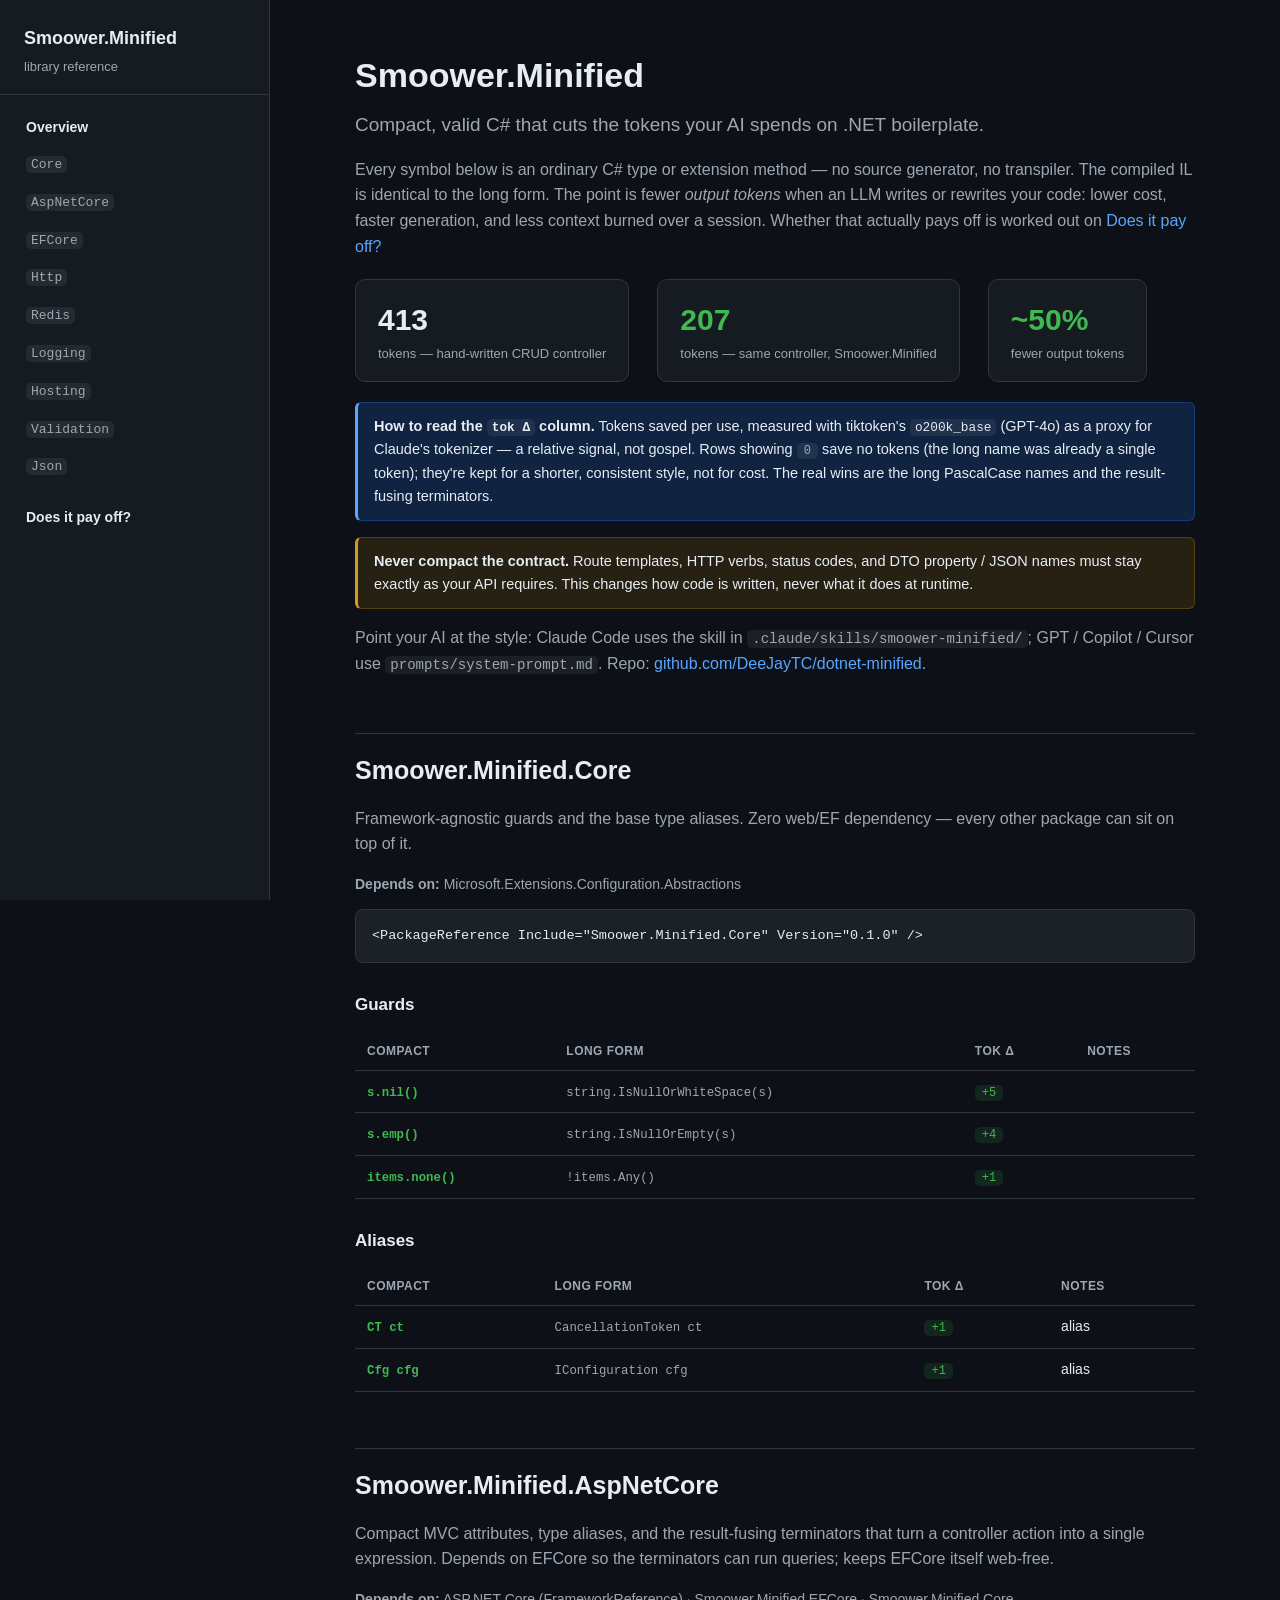
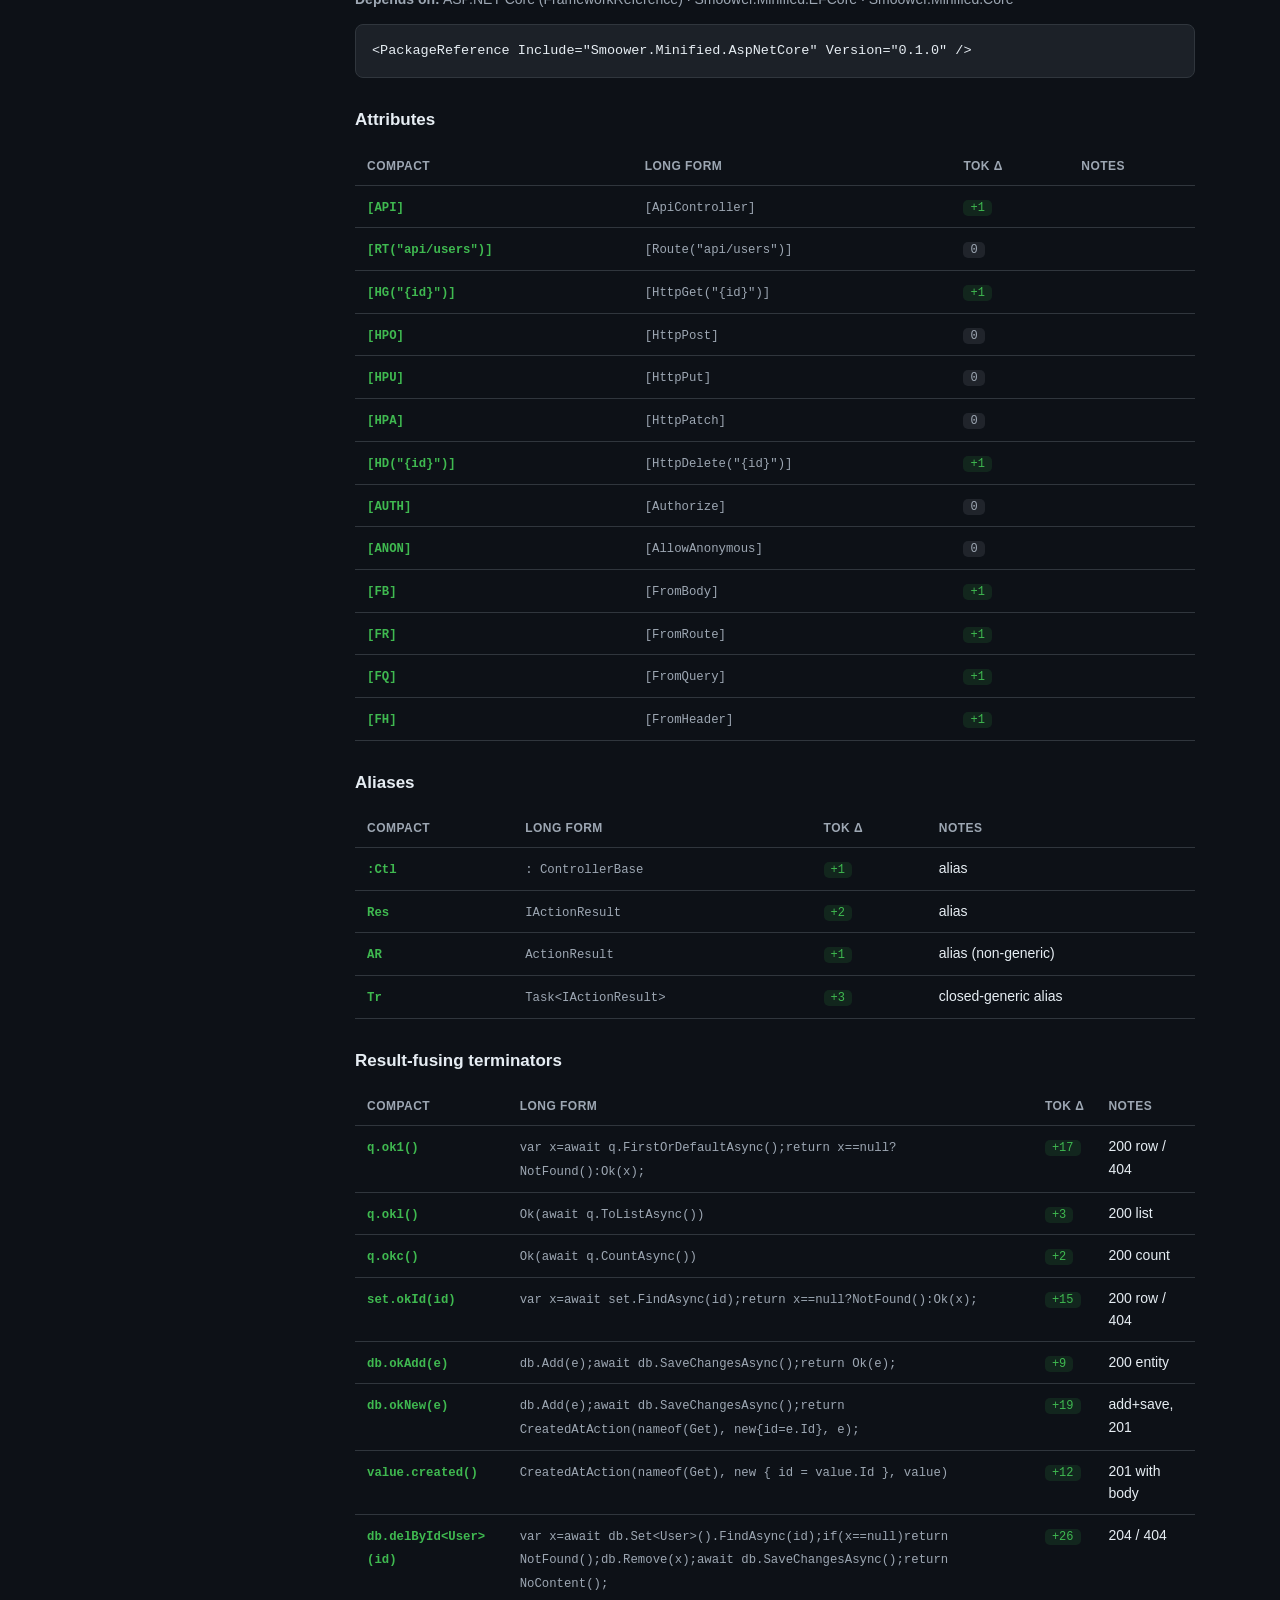
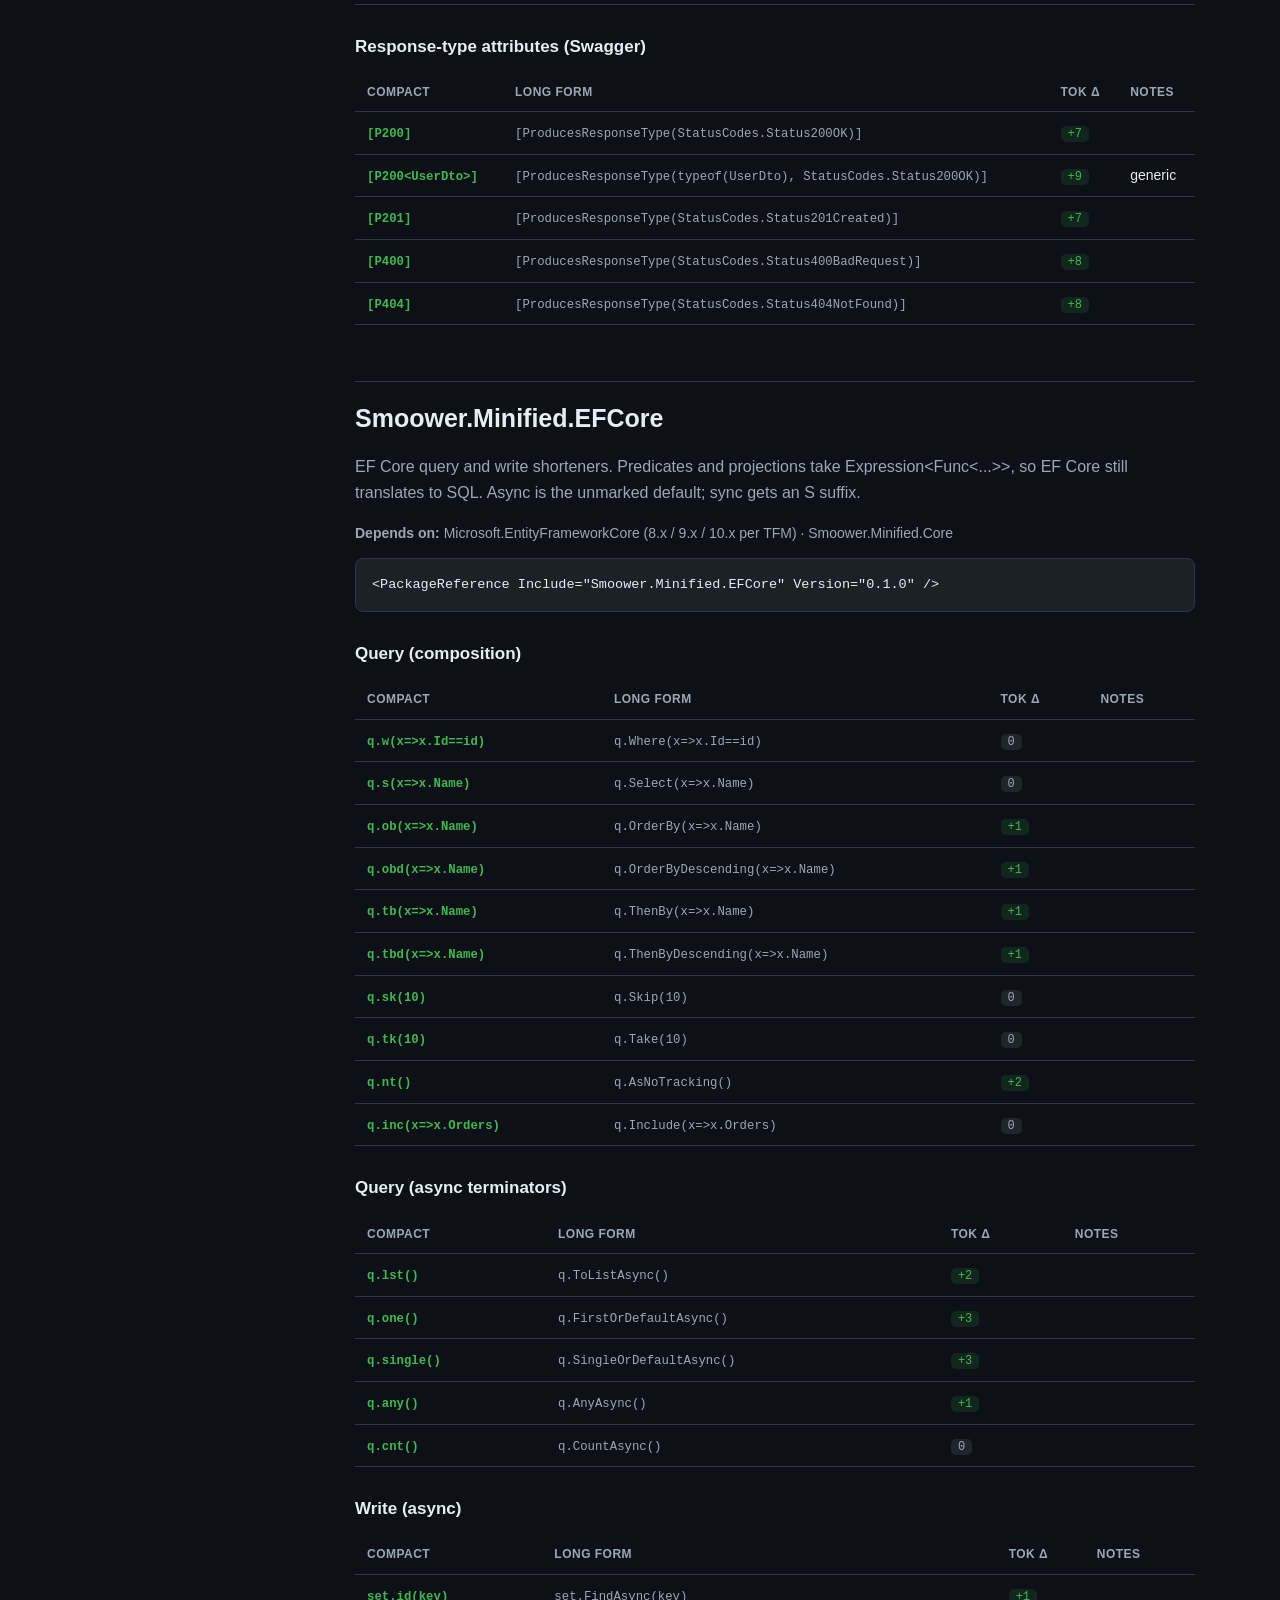
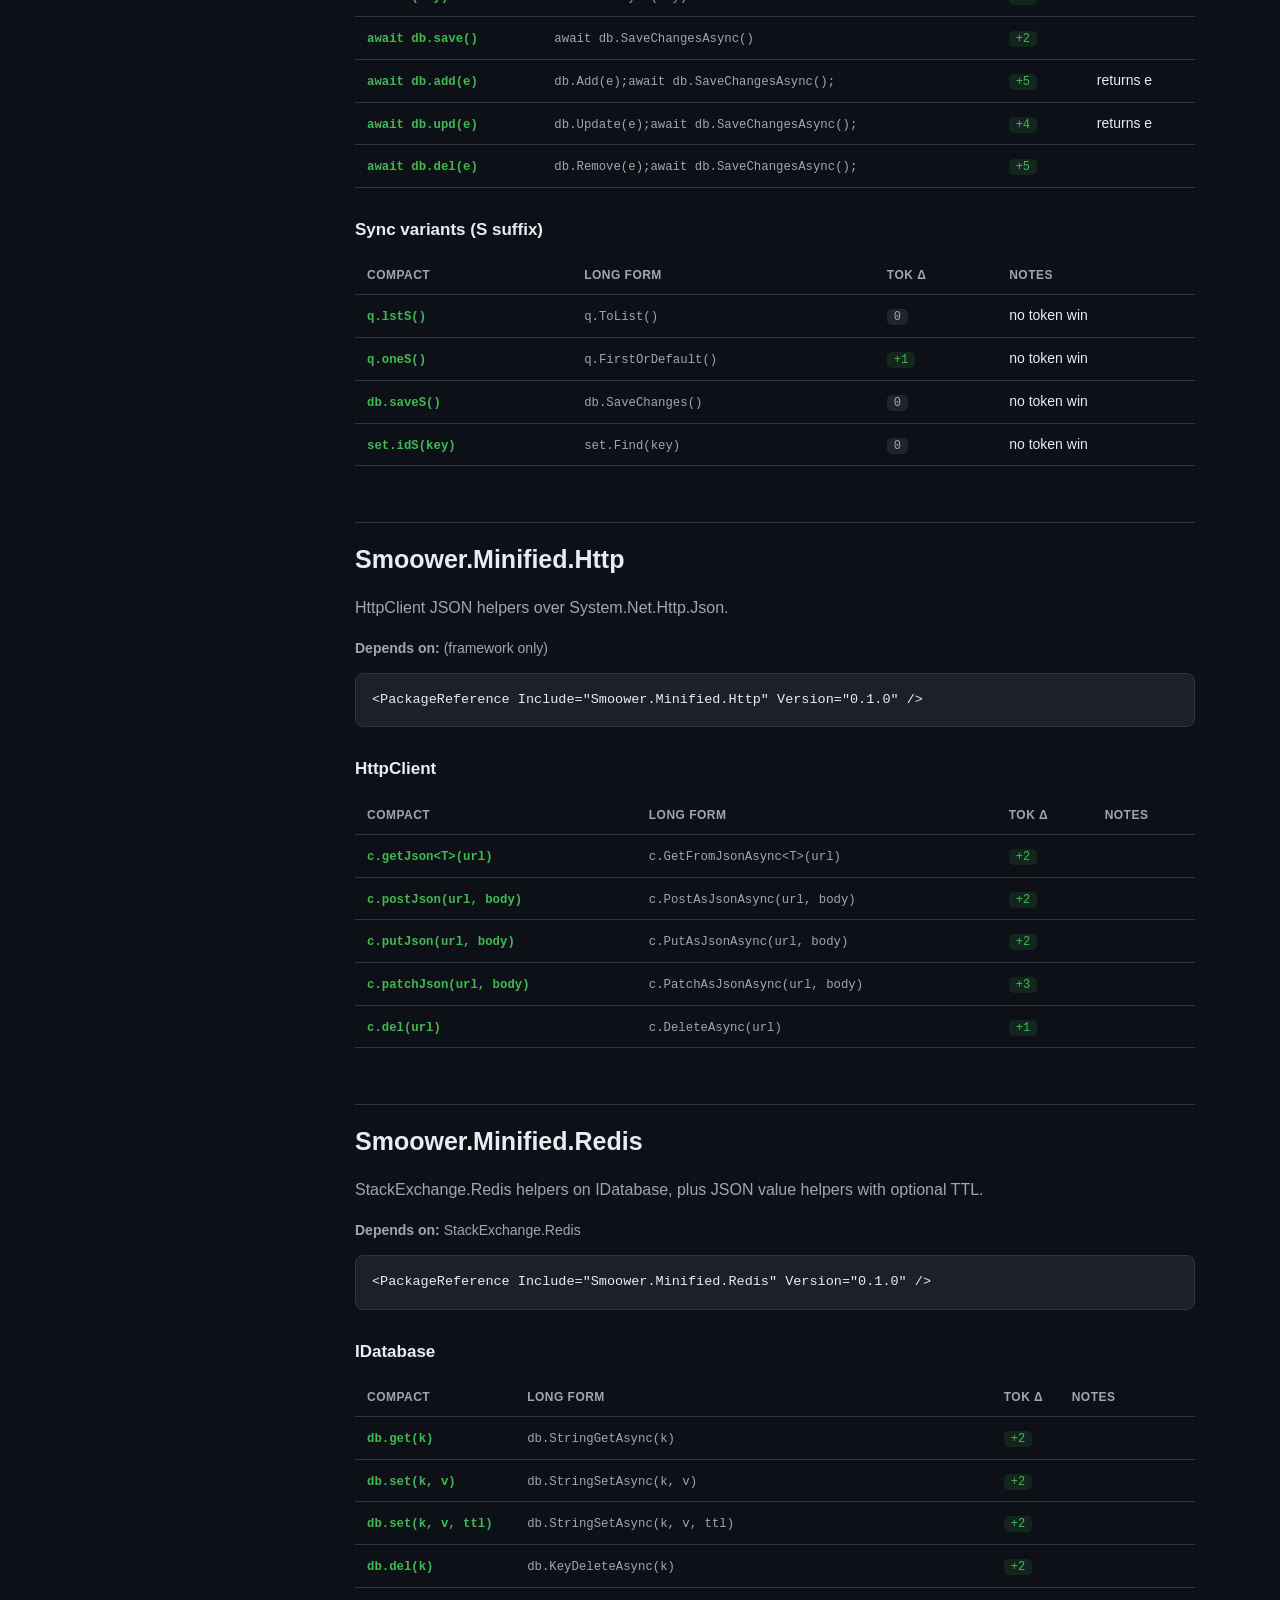
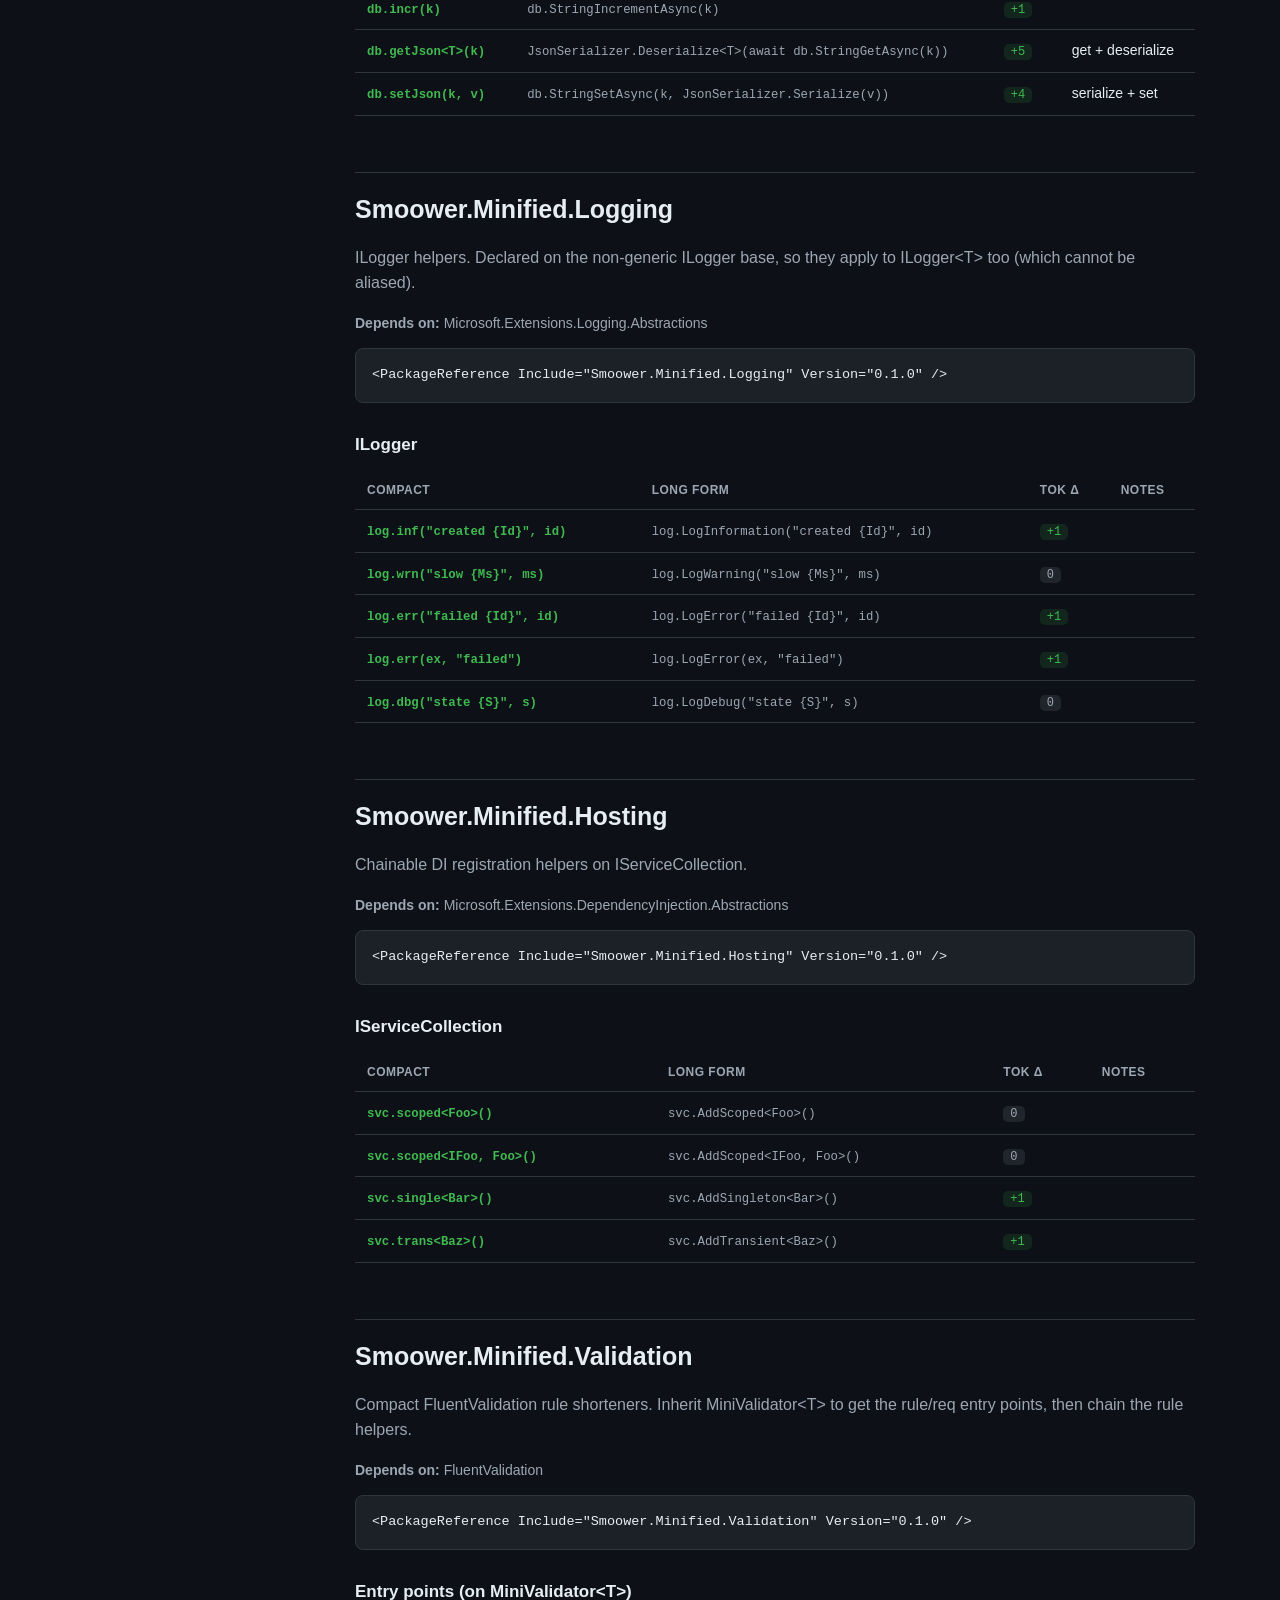
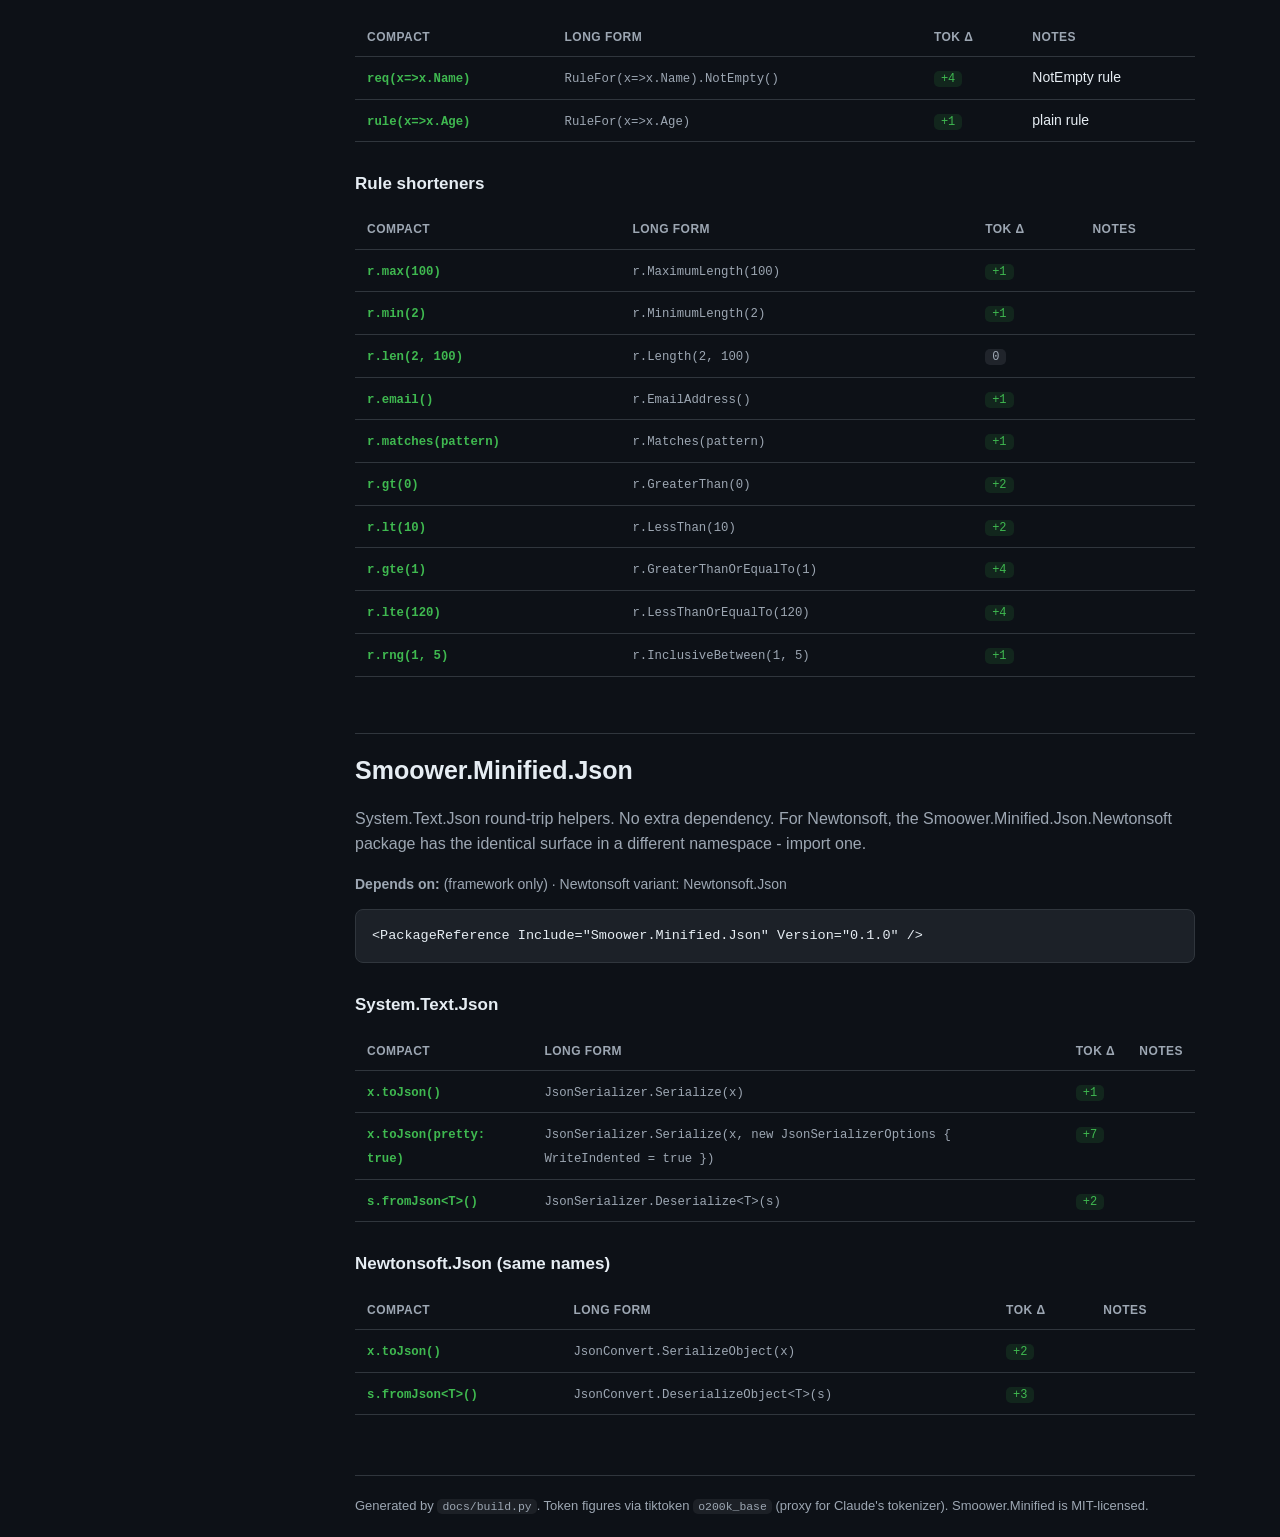
==== docs/index.html @ 41c912ae "Deploy" ====
<!doctype html>
<html lang="en">
<head>
<meta charset="utf-8">
<meta name="viewport" content="width=device-width, initial-scale=1">
<title>Smoower.Minified — library reference</title>
<meta name="description" content="Per-library before/after reference for Smoower.Minified: compact ASP.NET Core / EF Core helpers that cut AI output tokens.">
<link rel="stylesheet" href="styles.css">
</head>
<body>
<div class="layout">
<aside class="sidebar">
  <div class="brand"><b>Smoower.Minified</b><span>library reference</span></div>
  <nav>
<a class="group" href="#overview">Overview</a>
<a href="#core"><code>Core</code></a>
<a href="#aspnetcore"><code>AspNetCore</code></a>
<a href="#efcore"><code>EFCore</code></a>
<a href="#http"><code>Http</code></a>
<a href="#redis"><code>Redis</code></a>
<a href="#logging"><code>Logging</code></a>
<a href="#hosting"><code>Hosting</code></a>
<a href="#validation"><code>Validation</code></a>
<a href="#json"><code>Json</code></a>
<a class="group" href="economics.html">Does it pay off?</a>
  </nav>
</aside>
<main class="content" id="top">
<section id="overview">
  <h1>Smoower.Minified</h1>
  <p class="tagline">Compact, valid C# that cuts the tokens your AI spends on .NET boilerplate.</p>
  <p class="lead">Every symbol below is an ordinary C# type or extension method — no source generator, no transpiler. The compiled IL is identical to the long form. The point is fewer <em>output tokens</em> when an LLM writes or rewrites your code: lower cost, faster generation, and less context burned over a session. Whether that actually pays off is worked out on <a href="economics.html">Does it pay off?</a></p>
  <div class="stat">
    <div class="box"><div class="n">413</div><div class="l">tokens — hand-written CRUD controller</div></div>
    <div class="box"><div class="n hl">207</div><div class="l">tokens — same controller, Smoower.Minified</div></div>
    <div class="box"><div class="n hl">~50%</div><div class="l">fewer output tokens</div></div>
  </div>
  <div class="callout info">
    <strong>How to read the <code>tok&nbsp;&Delta;</code> column.</strong> Tokens saved per use, measured with tiktoken's <code>o200k_base</code> (GPT-4o) as a proxy for Claude's tokenizer — a relative signal, not gospel. Rows showing <span class="delta zero">0</span> save no tokens (the long name was already a single token); they're kept for a shorter, consistent style, not for cost. The real wins are the long PascalCase names and the result-fusing terminators.
  </div>
  <div class="callout">
    <strong>Never compact the contract.</strong> Route templates, HTTP verbs, status codes, and DTO property / JSON names must stay exactly as your API requires. This changes how code is written, never what it does at runtime.
  </div>
  <p class="lead">Point your AI at the style: Claude Code uses the skill in <code>.claude/skills/smoower-minified/</code>; GPT / Copilot / Cursor use <code>prompts/system-prompt.md</code>. Repo: <a href="https://github.com/DeeJayTC/dotnet-minified">github.com/DeeJayTC/dotnet-minified</a>.</p>
</section>
<section id="core">
<h2>Smoower.Minified.Core</h2>
<p class="lead">Framework-agnostic guards and the base type aliases. Zero web/EF dependency — every other package can sit on top of it.</p>
<p class="deps"><strong>Depends on:</strong> Microsoft.Extensions.Configuration.Abstractions</p>
<pre>&lt;PackageReference Include="Smoower.Minified.Core" Version="0.1.0" /&gt;</pre>
<h3>Guards</h3>
<table><thead><tr><th>Compact</th><th>Long form</th><th>tok&nbsp;&Delta;</th><th>Notes</th></tr></thead><tbody>
<tr><td class="short"><code>s.nil()</code></td><td class="long"><code>string.IsNullOrWhiteSpace(s)</code></td><td><span class="delta pos">+5</span></td><td></td></tr>
<tr><td class="short"><code>s.emp()</code></td><td class="long"><code>string.IsNullOrEmpty(s)</code></td><td><span class="delta pos">+4</span></td><td></td></tr>
<tr><td class="short"><code>items.none()</code></td><td class="long"><code>!items.Any()</code></td><td><span class="delta pos">+1</span></td><td></td></tr>
</tbody></table>
<h3>Aliases</h3>
<table><thead><tr><th>Compact</th><th>Long form</th><th>tok&nbsp;&Delta;</th><th>Notes</th></tr></thead><tbody>
<tr><td class="short"><code>CT ct</code></td><td class="long"><code>CancellationToken ct</code></td><td><span class="delta pos">+1</span></td><td>alias</td></tr>
<tr><td class="short"><code>Cfg cfg</code></td><td class="long"><code>IConfiguration cfg</code></td><td><span class="delta pos">+1</span></td><td>alias</td></tr>
</tbody></table>
</section>
<section id="aspnetcore">
<h2>Smoower.Minified.AspNetCore</h2>
<p class="lead">Compact MVC attributes, type aliases, and the result-fusing terminators that turn a controller action into a single expression. Depends on EFCore so the terminators can run queries; keeps EFCore itself web-free.</p>
<p class="deps"><strong>Depends on:</strong> ASP.NET Core (FrameworkReference) · Smoower.Minified.EFCore · Smoower.Minified.Core</p>
<pre>&lt;PackageReference Include="Smoower.Minified.AspNetCore" Version="0.1.0" /&gt;</pre>
<h3>Attributes</h3>
<table><thead><tr><th>Compact</th><th>Long form</th><th>tok&nbsp;&Delta;</th><th>Notes</th></tr></thead><tbody>
<tr><td class="short"><code>[API]</code></td><td class="long"><code>[ApiController]</code></td><td><span class="delta pos">+1</span></td><td></td></tr>
<tr><td class="short"><code>[RT(&quot;api/users&quot;)]</code></td><td class="long"><code>[Route(&quot;api/users&quot;)]</code></td><td><span class="delta zero">0</span></td><td></td></tr>
<tr><td class="short"><code>[HG(&quot;{id}&quot;)]</code></td><td class="long"><code>[HttpGet(&quot;{id}&quot;)]</code></td><td><span class="delta pos">+1</span></td><td></td></tr>
<tr><td class="short"><code>[HPO]</code></td><td class="long"><code>[HttpPost]</code></td><td><span class="delta zero">0</span></td><td></td></tr>
<tr><td class="short"><code>[HPU]</code></td><td class="long"><code>[HttpPut]</code></td><td><span class="delta zero">0</span></td><td></td></tr>
<tr><td class="short"><code>[HPA]</code></td><td class="long"><code>[HttpPatch]</code></td><td><span class="delta zero">0</span></td><td></td></tr>
<tr><td class="short"><code>[HD(&quot;{id}&quot;)]</code></td><td class="long"><code>[HttpDelete(&quot;{id}&quot;)]</code></td><td><span class="delta pos">+1</span></td><td></td></tr>
<tr><td class="short"><code>[AUTH]</code></td><td class="long"><code>[Authorize]</code></td><td><span class="delta zero">0</span></td><td></td></tr>
<tr><td class="short"><code>[ANON]</code></td><td class="long"><code>[AllowAnonymous]</code></td><td><span class="delta zero">0</span></td><td></td></tr>
<tr><td class="short"><code>[FB]</code></td><td class="long"><code>[FromBody]</code></td><td><span class="delta pos">+1</span></td><td></td></tr>
<tr><td class="short"><code>[FR]</code></td><td class="long"><code>[FromRoute]</code></td><td><span class="delta pos">+1</span></td><td></td></tr>
<tr><td class="short"><code>[FQ]</code></td><td class="long"><code>[FromQuery]</code></td><td><span class="delta pos">+1</span></td><td></td></tr>
<tr><td class="short"><code>[FH]</code></td><td class="long"><code>[FromHeader]</code></td><td><span class="delta pos">+1</span></td><td></td></tr>
</tbody></table>
<h3>Aliases</h3>
<table><thead><tr><th>Compact</th><th>Long form</th><th>tok&nbsp;&Delta;</th><th>Notes</th></tr></thead><tbody>
<tr><td class="short"><code>:Ctl</code></td><td class="long"><code>: ControllerBase</code></td><td><span class="delta pos">+1</span></td><td>alias</td></tr>
<tr><td class="short"><code>Res</code></td><td class="long"><code>IActionResult</code></td><td><span class="delta pos">+2</span></td><td>alias</td></tr>
<tr><td class="short"><code>AR</code></td><td class="long"><code>ActionResult</code></td><td><span class="delta pos">+1</span></td><td>alias (non-generic)</td></tr>
<tr><td class="short"><code>Tr</code></td><td class="long"><code>Task&lt;IActionResult&gt;</code></td><td><span class="delta pos">+3</span></td><td>closed-generic alias</td></tr>
</tbody></table>
<h3>Result-fusing terminators</h3>
<table><thead><tr><th>Compact</th><th>Long form</th><th>tok&nbsp;&Delta;</th><th>Notes</th></tr></thead><tbody>
<tr><td class="short"><code>q.ok1()</code></td><td class="long"><code>var x=await q.FirstOrDefaultAsync();return x==null?NotFound():Ok(x);</code></td><td><span class="delta pos">+17</span></td><td>200 row / 404</td></tr>
<tr><td class="short"><code>q.okl()</code></td><td class="long"><code>Ok(await q.ToListAsync())</code></td><td><span class="delta pos">+3</span></td><td>200 list</td></tr>
<tr><td class="short"><code>q.okc()</code></td><td class="long"><code>Ok(await q.CountAsync())</code></td><td><span class="delta pos">+2</span></td><td>200 count</td></tr>
<tr><td class="short"><code>set.okId(id)</code></td><td class="long"><code>var x=await set.FindAsync(id);return x==null?NotFound():Ok(x);</code></td><td><span class="delta pos">+15</span></td><td>200 row / 404</td></tr>
<tr><td class="short"><code>db.okAdd(e)</code></td><td class="long"><code>db.Add(e);await db.SaveChangesAsync();return Ok(e);</code></td><td><span class="delta pos">+9</span></td><td>200 entity</td></tr>
<tr><td class="short"><code>db.okNew(e)</code></td><td class="long"><code>db.Add(e);await db.SaveChangesAsync();return CreatedAtAction(nameof(Get), new{id=e.Id}, e);</code></td><td><span class="delta pos">+19</span></td><td>add+save, 201</td></tr>
<tr><td class="short"><code>value.created()</code></td><td class="long"><code>CreatedAtAction(nameof(Get), new { id = value.Id }, value)</code></td><td><span class="delta pos">+12</span></td><td>201 with body</td></tr>
<tr><td class="short"><code>db.delById&lt;User&gt;(id)</code></td><td class="long"><code>var x=await db.Set&lt;User&gt;().FindAsync(id);if(x==null)return NotFound();db.Remove(x);await db.SaveChangesAsync();return NoContent();</code></td><td><span class="delta pos">+26</span></td><td>204 / 404</td></tr>
</tbody></table>
<h3>Response-type attributes (Swagger)</h3>
<table><thead><tr><th>Compact</th><th>Long form</th><th>tok&nbsp;&Delta;</th><th>Notes</th></tr></thead><tbody>
<tr><td class="short"><code>[P200]</code></td><td class="long"><code>[ProducesResponseType(StatusCodes.Status200OK)]</code></td><td><span class="delta pos">+7</span></td><td></td></tr>
<tr><td class="short"><code>[P200&lt;UserDto&gt;]</code></td><td class="long"><code>[ProducesResponseType(typeof(UserDto), StatusCodes.Status200OK)]</code></td><td><span class="delta pos">+9</span></td><td>generic</td></tr>
<tr><td class="short"><code>[P201]</code></td><td class="long"><code>[ProducesResponseType(StatusCodes.Status201Created)]</code></td><td><span class="delta pos">+7</span></td><td></td></tr>
<tr><td class="short"><code>[P400]</code></td><td class="long"><code>[ProducesResponseType(StatusCodes.Status400BadRequest)]</code></td><td><span class="delta pos">+8</span></td><td></td></tr>
<tr><td class="short"><code>[P404]</code></td><td class="long"><code>[ProducesResponseType(StatusCodes.Status404NotFound)]</code></td><td><span class="delta pos">+8</span></td><td></td></tr>
</tbody></table>
</section>
<section id="efcore">
<h2>Smoower.Minified.EFCore</h2>
<p class="lead">EF Core query and write shorteners. Predicates and projections take Expression&lt;Func&lt;...&gt;&gt;, so EF Core still translates to SQL. Async is the unmarked default; sync gets an S suffix.</p>
<p class="deps"><strong>Depends on:</strong> Microsoft.EntityFrameworkCore (8.x / 9.x / 10.x per TFM) · Smoower.Minified.Core</p>
<pre>&lt;PackageReference Include="Smoower.Minified.EFCore" Version="0.1.0" /&gt;</pre>
<h3>Query (composition)</h3>
<table><thead><tr><th>Compact</th><th>Long form</th><th>tok&nbsp;&Delta;</th><th>Notes</th></tr></thead><tbody>
<tr><td class="short"><code>q.w(x=&gt;x.Id==id)</code></td><td class="long"><code>q.Where(x=&gt;x.Id==id)</code></td><td><span class="delta zero">0</span></td><td></td></tr>
<tr><td class="short"><code>q.s(x=&gt;x.Name)</code></td><td class="long"><code>q.Select(x=&gt;x.Name)</code></td><td><span class="delta zero">0</span></td><td></td></tr>
<tr><td class="short"><code>q.ob(x=&gt;x.Name)</code></td><td class="long"><code>q.OrderBy(x=&gt;x.Name)</code></td><td><span class="delta pos">+1</span></td><td></td></tr>
<tr><td class="short"><code>q.obd(x=&gt;x.Name)</code></td><td class="long"><code>q.OrderByDescending(x=&gt;x.Name)</code></td><td><span class="delta pos">+1</span></td><td></td></tr>
<tr><td class="short"><code>q.tb(x=&gt;x.Name)</code></td><td class="long"><code>q.ThenBy(x=&gt;x.Name)</code></td><td><span class="delta pos">+1</span></td><td></td></tr>
<tr><td class="short"><code>q.tbd(x=&gt;x.Name)</code></td><td class="long"><code>q.ThenByDescending(x=&gt;x.Name)</code></td><td><span class="delta pos">+1</span></td><td></td></tr>
<tr><td class="short"><code>q.sk(10)</code></td><td class="long"><code>q.Skip(10)</code></td><td><span class="delta zero">0</span></td><td></td></tr>
<tr><td class="short"><code>q.tk(10)</code></td><td class="long"><code>q.Take(10)</code></td><td><span class="delta zero">0</span></td><td></td></tr>
<tr><td class="short"><code>q.nt()</code></td><td class="long"><code>q.AsNoTracking()</code></td><td><span class="delta pos">+2</span></td><td></td></tr>
<tr><td class="short"><code>q.inc(x=&gt;x.Orders)</code></td><td class="long"><code>q.Include(x=&gt;x.Orders)</code></td><td><span class="delta zero">0</span></td><td></td></tr>
</tbody></table>
<h3>Query (async terminators)</h3>
<table><thead><tr><th>Compact</th><th>Long form</th><th>tok&nbsp;&Delta;</th><th>Notes</th></tr></thead><tbody>
<tr><td class="short"><code>q.lst()</code></td><td class="long"><code>q.ToListAsync()</code></td><td><span class="delta pos">+2</span></td><td></td></tr>
<tr><td class="short"><code>q.one()</code></td><td class="long"><code>q.FirstOrDefaultAsync()</code></td><td><span class="delta pos">+3</span></td><td></td></tr>
<tr><td class="short"><code>q.single()</code></td><td class="long"><code>q.SingleOrDefaultAsync()</code></td><td><span class="delta pos">+3</span></td><td></td></tr>
<tr><td class="short"><code>q.any()</code></td><td class="long"><code>q.AnyAsync()</code></td><td><span class="delta pos">+1</span></td><td></td></tr>
<tr><td class="short"><code>q.cnt()</code></td><td class="long"><code>q.CountAsync()</code></td><td><span class="delta zero">0</span></td><td></td></tr>
</tbody></table>
<h3>Write (async)</h3>
<table><thead><tr><th>Compact</th><th>Long form</th><th>tok&nbsp;&Delta;</th><th>Notes</th></tr></thead><tbody>
<tr><td class="short"><code>set.id(key)</code></td><td class="long"><code>set.FindAsync(key)</code></td><td><span class="delta pos">+1</span></td><td></td></tr>
<tr><td class="short"><code>await db.save()</code></td><td class="long"><code>await db.SaveChangesAsync()</code></td><td><span class="delta pos">+2</span></td><td></td></tr>
<tr><td class="short"><code>await db.add(e)</code></td><td class="long"><code>db.Add(e);await db.SaveChangesAsync();</code></td><td><span class="delta pos">+5</span></td><td>returns e</td></tr>
<tr><td class="short"><code>await db.upd(e)</code></td><td class="long"><code>db.Update(e);await db.SaveChangesAsync();</code></td><td><span class="delta pos">+4</span></td><td>returns e</td></tr>
<tr><td class="short"><code>await db.del(e)</code></td><td class="long"><code>db.Remove(e);await db.SaveChangesAsync();</code></td><td><span class="delta pos">+5</span></td><td></td></tr>
</tbody></table>
<h3>Sync variants (S suffix)</h3>
<table><thead><tr><th>Compact</th><th>Long form</th><th>tok&nbsp;&Delta;</th><th>Notes</th></tr></thead><tbody>
<tr><td class="short"><code>q.lstS()</code></td><td class="long"><code>q.ToList()</code></td><td><span class="delta zero">0</span></td><td>no token win</td></tr>
<tr><td class="short"><code>q.oneS()</code></td><td class="long"><code>q.FirstOrDefault()</code></td><td><span class="delta pos">+1</span></td><td>no token win</td></tr>
<tr><td class="short"><code>db.saveS()</code></td><td class="long"><code>db.SaveChanges()</code></td><td><span class="delta zero">0</span></td><td>no token win</td></tr>
<tr><td class="short"><code>set.idS(key)</code></td><td class="long"><code>set.Find(key)</code></td><td><span class="delta zero">0</span></td><td>no token win</td></tr>
</tbody></table>
</section>
<section id="http">
<h2>Smoower.Minified.Http</h2>
<p class="lead">HttpClient JSON helpers over System.Net.Http.Json.</p>
<p class="deps"><strong>Depends on:</strong> (framework only)</p>
<pre>&lt;PackageReference Include="Smoower.Minified.Http" Version="0.1.0" /&gt;</pre>
<h3>HttpClient</h3>
<table><thead><tr><th>Compact</th><th>Long form</th><th>tok&nbsp;&Delta;</th><th>Notes</th></tr></thead><tbody>
<tr><td class="short"><code>c.getJson&lt;T&gt;(url)</code></td><td class="long"><code>c.GetFromJsonAsync&lt;T&gt;(url)</code></td><td><span class="delta pos">+2</span></td><td></td></tr>
<tr><td class="short"><code>c.postJson(url, body)</code></td><td class="long"><code>c.PostAsJsonAsync(url, body)</code></td><td><span class="delta pos">+2</span></td><td></td></tr>
<tr><td class="short"><code>c.putJson(url, body)</code></td><td class="long"><code>c.PutAsJsonAsync(url, body)</code></td><td><span class="delta pos">+2</span></td><td></td></tr>
<tr><td class="short"><code>c.patchJson(url, body)</code></td><td class="long"><code>c.PatchAsJsonAsync(url, body)</code></td><td><span class="delta pos">+3</span></td><td></td></tr>
<tr><td class="short"><code>c.del(url)</code></td><td class="long"><code>c.DeleteAsync(url)</code></td><td><span class="delta pos">+1</span></td><td></td></tr>
</tbody></table>
</section>
<section id="redis">
<h2>Smoower.Minified.Redis</h2>
<p class="lead">StackExchange.Redis helpers on IDatabase, plus JSON value helpers with optional TTL.</p>
<p class="deps"><strong>Depends on:</strong> StackExchange.Redis</p>
<pre>&lt;PackageReference Include="Smoower.Minified.Redis" Version="0.1.0" /&gt;</pre>
<h3>IDatabase</h3>
<table><thead><tr><th>Compact</th><th>Long form</th><th>tok&nbsp;&Delta;</th><th>Notes</th></tr></thead><tbody>
<tr><td class="short"><code>db.get(k)</code></td><td class="long"><code>db.StringGetAsync(k)</code></td><td><span class="delta pos">+2</span></td><td></td></tr>
<tr><td class="short"><code>db.set(k, v)</code></td><td class="long"><code>db.StringSetAsync(k, v)</code></td><td><span class="delta pos">+2</span></td><td></td></tr>
<tr><td class="short"><code>db.set(k, v, ttl)</code></td><td class="long"><code>db.StringSetAsync(k, v, ttl)</code></td><td><span class="delta pos">+2</span></td><td></td></tr>
<tr><td class="short"><code>db.del(k)</code></td><td class="long"><code>db.KeyDeleteAsync(k)</code></td><td><span class="delta pos">+2</span></td><td></td></tr>
<tr><td class="short"><code>db.incr(k)</code></td><td class="long"><code>db.StringIncrementAsync(k)</code></td><td><span class="delta pos">+1</span></td><td></td></tr>
<tr><td class="short"><code>db.getJson&lt;T&gt;(k)</code></td><td class="long"><code>JsonSerializer.Deserialize&lt;T&gt;(await db.StringGetAsync(k))</code></td><td><span class="delta pos">+5</span></td><td>get + deserialize</td></tr>
<tr><td class="short"><code>db.setJson(k, v)</code></td><td class="long"><code>db.StringSetAsync(k, JsonSerializer.Serialize(v))</code></td><td><span class="delta pos">+4</span></td><td>serialize + set</td></tr>
</tbody></table>
</section>
<section id="logging">
<h2>Smoower.Minified.Logging</h2>
<p class="lead">ILogger helpers. Declared on the non-generic ILogger base, so they apply to ILogger&lt;T&gt; too (which cannot be aliased).</p>
<p class="deps"><strong>Depends on:</strong> Microsoft.Extensions.Logging.Abstractions</p>
<pre>&lt;PackageReference Include="Smoower.Minified.Logging" Version="0.1.0" /&gt;</pre>
<h3>ILogger</h3>
<table><thead><tr><th>Compact</th><th>Long form</th><th>tok&nbsp;&Delta;</th><th>Notes</th></tr></thead><tbody>
<tr><td class="short"><code>log.inf(&quot;created {Id}&quot;, id)</code></td><td class="long"><code>log.LogInformation(&quot;created {Id}&quot;, id)</code></td><td><span class="delta pos">+1</span></td><td></td></tr>
<tr><td class="short"><code>log.wrn(&quot;slow {Ms}&quot;, ms)</code></td><td class="long"><code>log.LogWarning(&quot;slow {Ms}&quot;, ms)</code></td><td><span class="delta zero">0</span></td><td></td></tr>
<tr><td class="short"><code>log.err(&quot;failed {Id}&quot;, id)</code></td><td class="long"><code>log.LogError(&quot;failed {Id}&quot;, id)</code></td><td><span class="delta pos">+1</span></td><td></td></tr>
<tr><td class="short"><code>log.err(ex, &quot;failed&quot;)</code></td><td class="long"><code>log.LogError(ex, &quot;failed&quot;)</code></td><td><span class="delta pos">+1</span></td><td></td></tr>
<tr><td class="short"><code>log.dbg(&quot;state {S}&quot;, s)</code></td><td class="long"><code>log.LogDebug(&quot;state {S}&quot;, s)</code></td><td><span class="delta zero">0</span></td><td></td></tr>
</tbody></table>
</section>
<section id="hosting">
<h2>Smoower.Minified.Hosting</h2>
<p class="lead">Chainable DI registration helpers on IServiceCollection.</p>
<p class="deps"><strong>Depends on:</strong> Microsoft.Extensions.DependencyInjection.Abstractions</p>
<pre>&lt;PackageReference Include="Smoower.Minified.Hosting" Version="0.1.0" /&gt;</pre>
<h3>IServiceCollection</h3>
<table><thead><tr><th>Compact</th><th>Long form</th><th>tok&nbsp;&Delta;</th><th>Notes</th></tr></thead><tbody>
<tr><td class="short"><code>svc.scoped&lt;Foo&gt;()</code></td><td class="long"><code>svc.AddScoped&lt;Foo&gt;()</code></td><td><span class="delta zero">0</span></td><td></td></tr>
<tr><td class="short"><code>svc.scoped&lt;IFoo, Foo&gt;()</code></td><td class="long"><code>svc.AddScoped&lt;IFoo, Foo&gt;()</code></td><td><span class="delta zero">0</span></td><td></td></tr>
<tr><td class="short"><code>svc.single&lt;Bar&gt;()</code></td><td class="long"><code>svc.AddSingleton&lt;Bar&gt;()</code></td><td><span class="delta pos">+1</span></td><td></td></tr>
<tr><td class="short"><code>svc.trans&lt;Baz&gt;()</code></td><td class="long"><code>svc.AddTransient&lt;Baz&gt;()</code></td><td><span class="delta pos">+1</span></td><td></td></tr>
</tbody></table>
</section>
<section id="validation">
<h2>Smoower.Minified.Validation</h2>
<p class="lead">Compact FluentValidation rule shorteners. Inherit MiniValidator&lt;T&gt; to get the rule/req entry points, then chain the rule helpers.</p>
<p class="deps"><strong>Depends on:</strong> FluentValidation</p>
<pre>&lt;PackageReference Include="Smoower.Minified.Validation" Version="0.1.0" /&gt;</pre>
<h3>Entry points (on MiniValidator&lt;T&gt;)</h3>
<table><thead><tr><th>Compact</th><th>Long form</th><th>tok&nbsp;&Delta;</th><th>Notes</th></tr></thead><tbody>
<tr><td class="short"><code>req(x=&gt;x.Name)</code></td><td class="long"><code>RuleFor(x=&gt;x.Name).NotEmpty()</code></td><td><span class="delta pos">+4</span></td><td>NotEmpty rule</td></tr>
<tr><td class="short"><code>rule(x=&gt;x.Age)</code></td><td class="long"><code>RuleFor(x=&gt;x.Age)</code></td><td><span class="delta pos">+1</span></td><td>plain rule</td></tr>
</tbody></table>
<h3>Rule shorteners</h3>
<table><thead><tr><th>Compact</th><th>Long form</th><th>tok&nbsp;&Delta;</th><th>Notes</th></tr></thead><tbody>
<tr><td class="short"><code>r.max(100)</code></td><td class="long"><code>r.MaximumLength(100)</code></td><td><span class="delta pos">+1</span></td><td></td></tr>
<tr><td class="short"><code>r.min(2)</code></td><td class="long"><code>r.MinimumLength(2)</code></td><td><span class="delta pos">+1</span></td><td></td></tr>
<tr><td class="short"><code>r.len(2, 100)</code></td><td class="long"><code>r.Length(2, 100)</code></td><td><span class="delta zero">0</span></td><td></td></tr>
<tr><td class="short"><code>r.email()</code></td><td class="long"><code>r.EmailAddress()</code></td><td><span class="delta pos">+1</span></td><td></td></tr>
<tr><td class="short"><code>r.matches(pattern)</code></td><td class="long"><code>r.Matches(pattern)</code></td><td><span class="delta pos">+1</span></td><td></td></tr>
<tr><td class="short"><code>r.gt(0)</code></td><td class="long"><code>r.GreaterThan(0)</code></td><td><span class="delta pos">+2</span></td><td></td></tr>
<tr><td class="short"><code>r.lt(10)</code></td><td class="long"><code>r.LessThan(10)</code></td><td><span class="delta pos">+2</span></td><td></td></tr>
<tr><td class="short"><code>r.gte(1)</code></td><td class="long"><code>r.GreaterThanOrEqualTo(1)</code></td><td><span class="delta pos">+4</span></td><td></td></tr>
<tr><td class="short"><code>r.lte(120)</code></td><td class="long"><code>r.LessThanOrEqualTo(120)</code></td><td><span class="delta pos">+4</span></td><td></td></tr>
<tr><td class="short"><code>r.rng(1, 5)</code></td><td class="long"><code>r.InclusiveBetween(1, 5)</code></td><td><span class="delta pos">+1</span></td><td></td></tr>
</tbody></table>
</section>
<section id="json">
<h2>Smoower.Minified.Json</h2>
<p class="lead">System.Text.Json round-trip helpers. No extra dependency. For Newtonsoft, the Smoower.Minified.Json.Newtonsoft package has the identical surface in a different namespace - import one.</p>
<p class="deps"><strong>Depends on:</strong> (framework only) · Newtonsoft variant: Newtonsoft.Json</p>
<pre>&lt;PackageReference Include="Smoower.Minified.Json" Version="0.1.0" /&gt;</pre>
<h3>System.Text.Json</h3>
<table><thead><tr><th>Compact</th><th>Long form</th><th>tok&nbsp;&Delta;</th><th>Notes</th></tr></thead><tbody>
<tr><td class="short"><code>x.toJson()</code></td><td class="long"><code>JsonSerializer.Serialize(x)</code></td><td><span class="delta pos">+1</span></td><td></td></tr>
<tr><td class="short"><code>x.toJson(pretty: true)</code></td><td class="long"><code>JsonSerializer.Serialize(x, new JsonSerializerOptions { WriteIndented = true })</code></td><td><span class="delta pos">+7</span></td><td></td></tr>
<tr><td class="short"><code>s.fromJson&lt;T&gt;()</code></td><td class="long"><code>JsonSerializer.Deserialize&lt;T&gt;(s)</code></td><td><span class="delta pos">+2</span></td><td></td></tr>
</tbody></table>
<h3>Newtonsoft.Json (same names)</h3>
<table><thead><tr><th>Compact</th><th>Long form</th><th>tok&nbsp;&Delta;</th><th>Notes</th></tr></thead><tbody>
<tr><td class="short"><code>x.toJson()</code></td><td class="long"><code>JsonConvert.SerializeObject(x)</code></td><td><span class="delta pos">+2</span></td><td></td></tr>
<tr><td class="short"><code>s.fromJson&lt;T&gt;()</code></td><td class="long"><code>JsonConvert.DeserializeObject&lt;T&gt;(s)</code></td><td><span class="delta pos">+3</span></td><td></td></tr>
</tbody></table>
</section>
<footer>
  Generated by <code>docs/build.py</code>. Token figures via tiktoken <code>o200k_base</code> (proxy for Claude's tokenizer). Smoower.Minified is MIT-licensed.
</footer>
</main>
</div>
</body>
</html>
---- docs/styles.css ----
:root {
  --bg: #0d1117;
  --bg-elev: #161b22;
  --bg-code: #1c2128;
  --border: #30363d;
  --text: #e6edf3;
  --text-dim: #9da7b3;
  --accent: #58a6ff;
  --accent-soft: #1f6feb33;
  --green: #3fb950;
  --green-soft: #2ea04326;
  --amber: #d29922;
  --amber-soft: #bb800926;
  --mono: ui-monospace, "Cascadia Code", "SF Mono", "Consolas", monospace;
  --sans: -apple-system, BlinkMacSystemFont, "Segoe UI", Roboto, Helvetica, Arial, sans-serif;
}

* { box-sizing: border-box; }

html { scroll-behavior: smooth; }

body {
  margin: 0;
  background: var(--bg);
  color: var(--text);
  font-family: var(--sans);
  line-height: 1.6;
  font-size: 16px;
}

a { color: var(--accent); text-decoration: none; }
a:hover { text-decoration: underline; }

.layout { display: flex; min-height: 100vh; }

/* Sidebar */
.sidebar {
  width: 270px;
  flex: 0 0 270px;
  background: var(--bg-elev);
  border-right: 1px solid var(--border);
  padding: 24px 0;
  position: sticky;
  top: 0;
  height: 100vh;
  overflow-y: auto;
}
.sidebar .brand {
  padding: 0 24px 16px;
  border-bottom: 1px solid var(--border);
  margin-bottom: 12px;
}
.sidebar .brand b { font-size: 18px; }
.sidebar .brand span { display: block; color: var(--text-dim); font-size: 13px; margin-top: 4px; }
.sidebar nav a {
  display: block;
  padding: 7px 24px;
  color: var(--text-dim);
  font-size: 14px;
  border-left: 2px solid transparent;
}
.sidebar nav a:hover { color: var(--text); text-decoration: none; background: #ffffff08; }
.sidebar nav a.group { color: var(--text); font-weight: 600; margin-top: 14px; }
.sidebar nav code { font-family: var(--mono); font-size: 13px; }

/* Content */
.content { flex: 1 1 auto; max-width: 920px; margin: 0 auto; padding: 48px 40px 120px; min-width: 0; }
.content h1 { font-size: 34px; margin: 0 0 8px; }
.content h2 {
  font-size: 25px;
  margin: 56px 0 4px;
  padding-top: 16px;
  border-top: 1px solid var(--border);
}
.content section:first-of-type h2 { border-top: none; }
.content h3 { font-size: 17px; margin: 28px 0 8px; color: var(--text); }
.tagline { font-size: 19px; color: var(--text-dim); margin: 0 0 8px; }
.lead { color: var(--text-dim); }

.pill {
  display: inline-block;
  font-family: var(--mono);
  font-size: 12px;
  background: var(--accent-soft);
  color: var(--accent);
  border: 1px solid #1f6feb55;
  border-radius: 999px;
  padding: 2px 10px;
  margin: 2px 6px 2px 0;
}
.deps { color: var(--text-dim); font-size: 14px; }

pre, code { font-family: var(--mono); }
pre {
  background: var(--bg-code);
  border: 1px solid var(--border);
  border-radius: 8px;
  padding: 16px;
  overflow-x: auto;
  font-size: 13.5px;
  line-height: 1.5;
}
:not(pre) > code {
  background: #ffffff10;
  border-radius: 5px;
  padding: 1px 5px;
  font-size: 0.88em;
}

/* Mapping tables */
table { border-collapse: collapse; width: 100%; margin: 14px 0; font-size: 14px; }
th, td { text-align: left; padding: 9px 12px; border-bottom: 1px solid var(--border); vertical-align: top; }
th { color: var(--text-dim); font-weight: 600; font-size: 12px; text-transform: uppercase; letter-spacing: .04em; }
tbody tr:hover { background: #ffffff06; }
td code { background: none; padding: 0; }
td.short code { color: var(--green); font-weight: 600; }
td.long code { color: var(--text-dim); }

.delta {
  font-family: var(--mono);
  font-size: 12px;
  border-radius: 5px;
  padding: 1px 7px;
  white-space: nowrap;
}
.delta.pos { background: var(--green-soft); color: var(--green); }
.delta.zero { background: #8b949e26; color: var(--text-dim); }

.callout {
  background: var(--amber-soft);
  border: 1px solid #bb800955;
  border-left: 3px solid var(--amber);
  border-radius: 6px;
  padding: 12px 16px;
  margin: 16px 0;
  font-size: 14.5px;
}
.callout.info { background: var(--accent-soft); border-color: #1f6feb55; border-left-color: var(--accent); }

.stat { display: flex; gap: 28px; flex-wrap: wrap; margin: 20px 0; }
.stat .box { background: var(--bg-elev); border: 1px solid var(--border); border-radius: 10px; padding: 16px 22px; }
.stat .box .n { font-size: 30px; font-weight: 700; }
.stat .box .n.hl { color: var(--green); }
.stat .box .l { color: var(--text-dim); font-size: 13px; }

footer { color: var(--text-dim); font-size: 13px; margin-top: 60px; border-top: 1px solid var(--border); padding-top: 20px; }

@media (max-width: 800px) {
  .layout { flex-direction: column; }
  .sidebar { width: 100%; flex: none; height: auto; position: static; border-right: none; border-bottom: 1px solid var(--border); }
  .sidebar { height: auto; }
  .content { padding: 28px 20px 80px; }
}
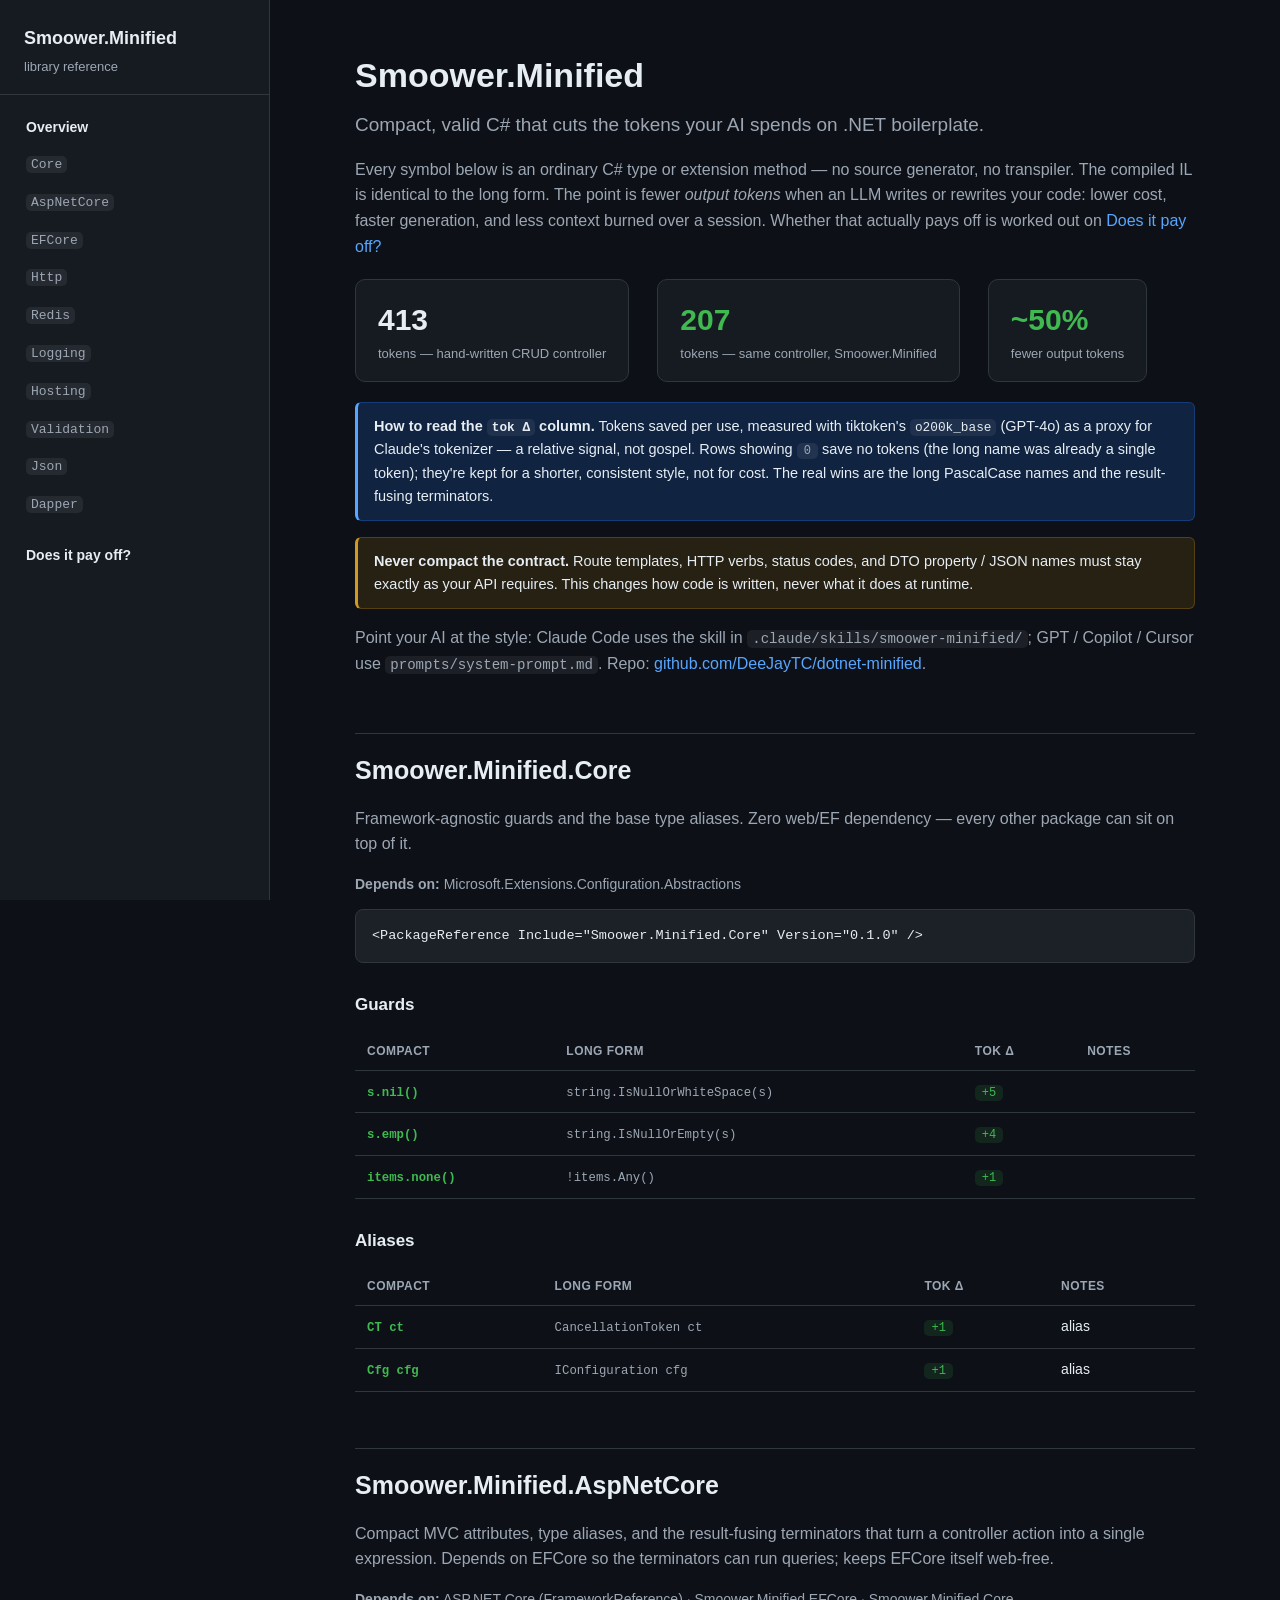
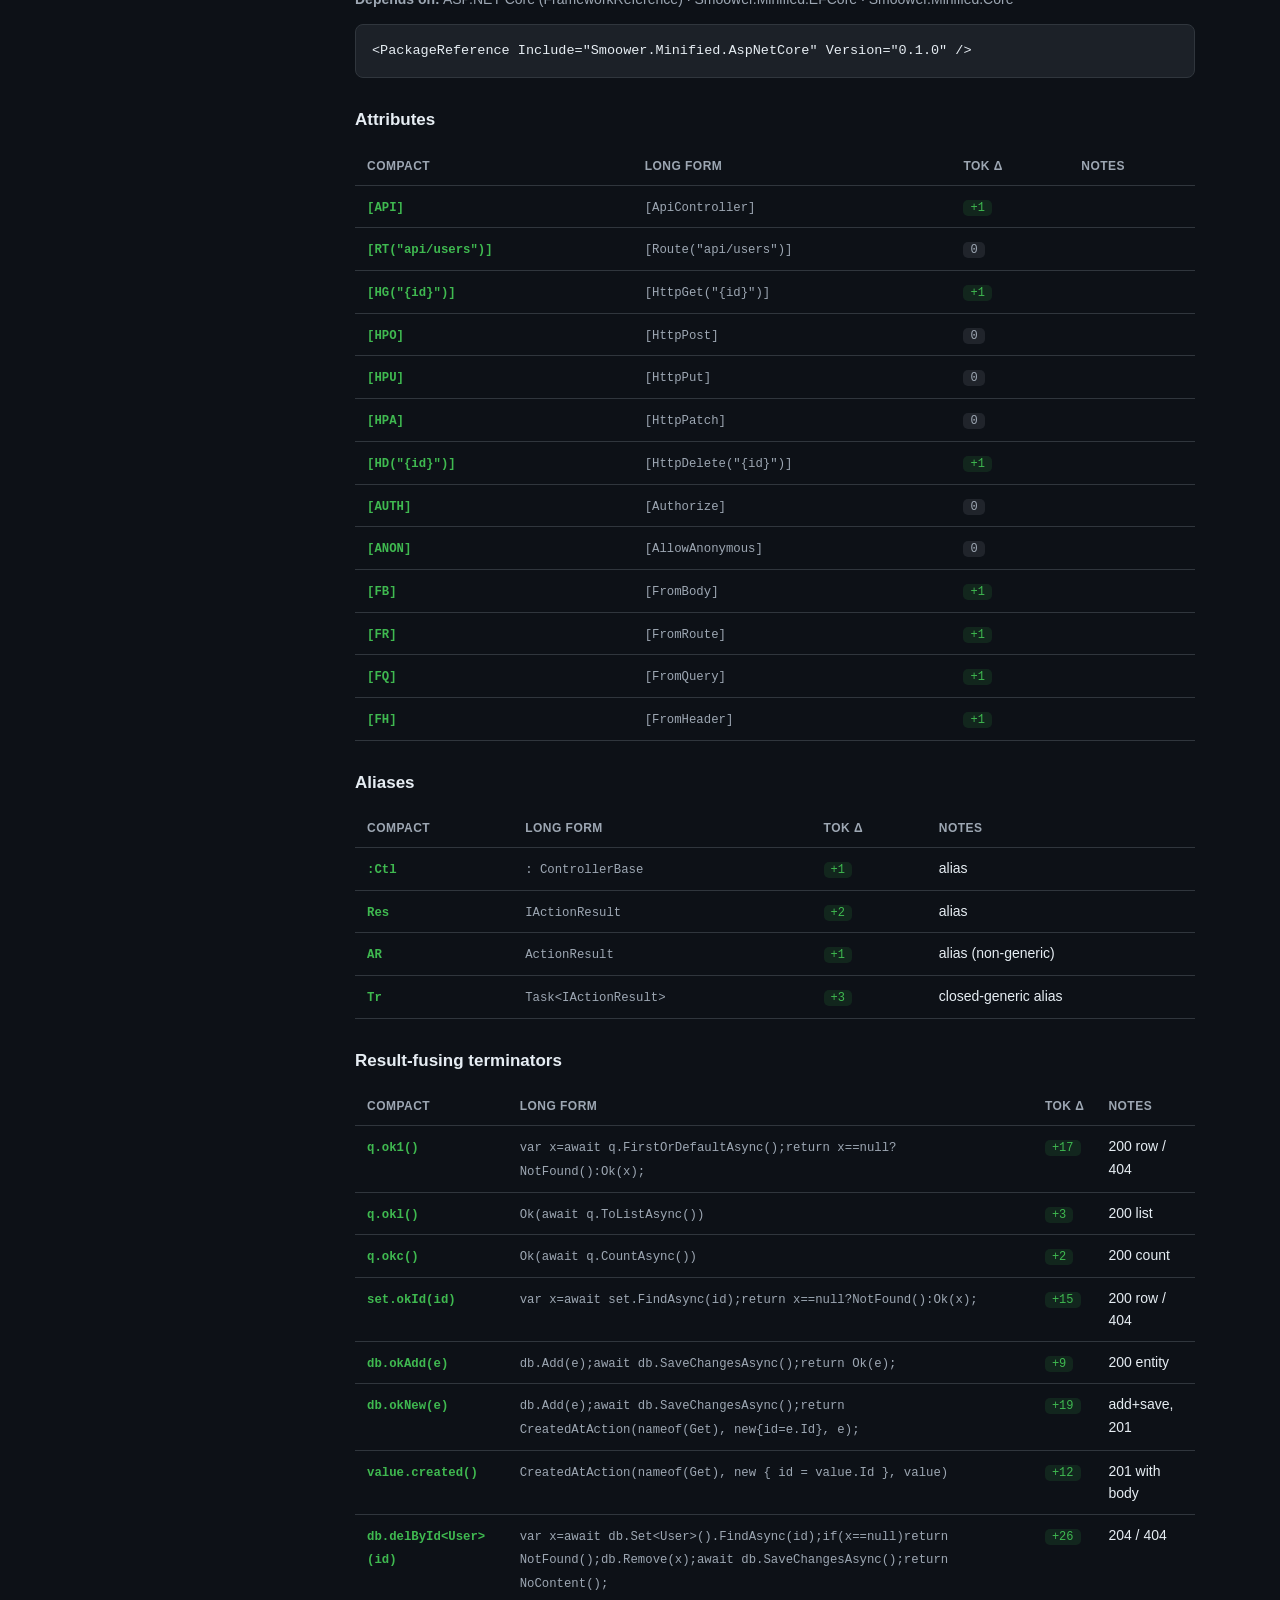
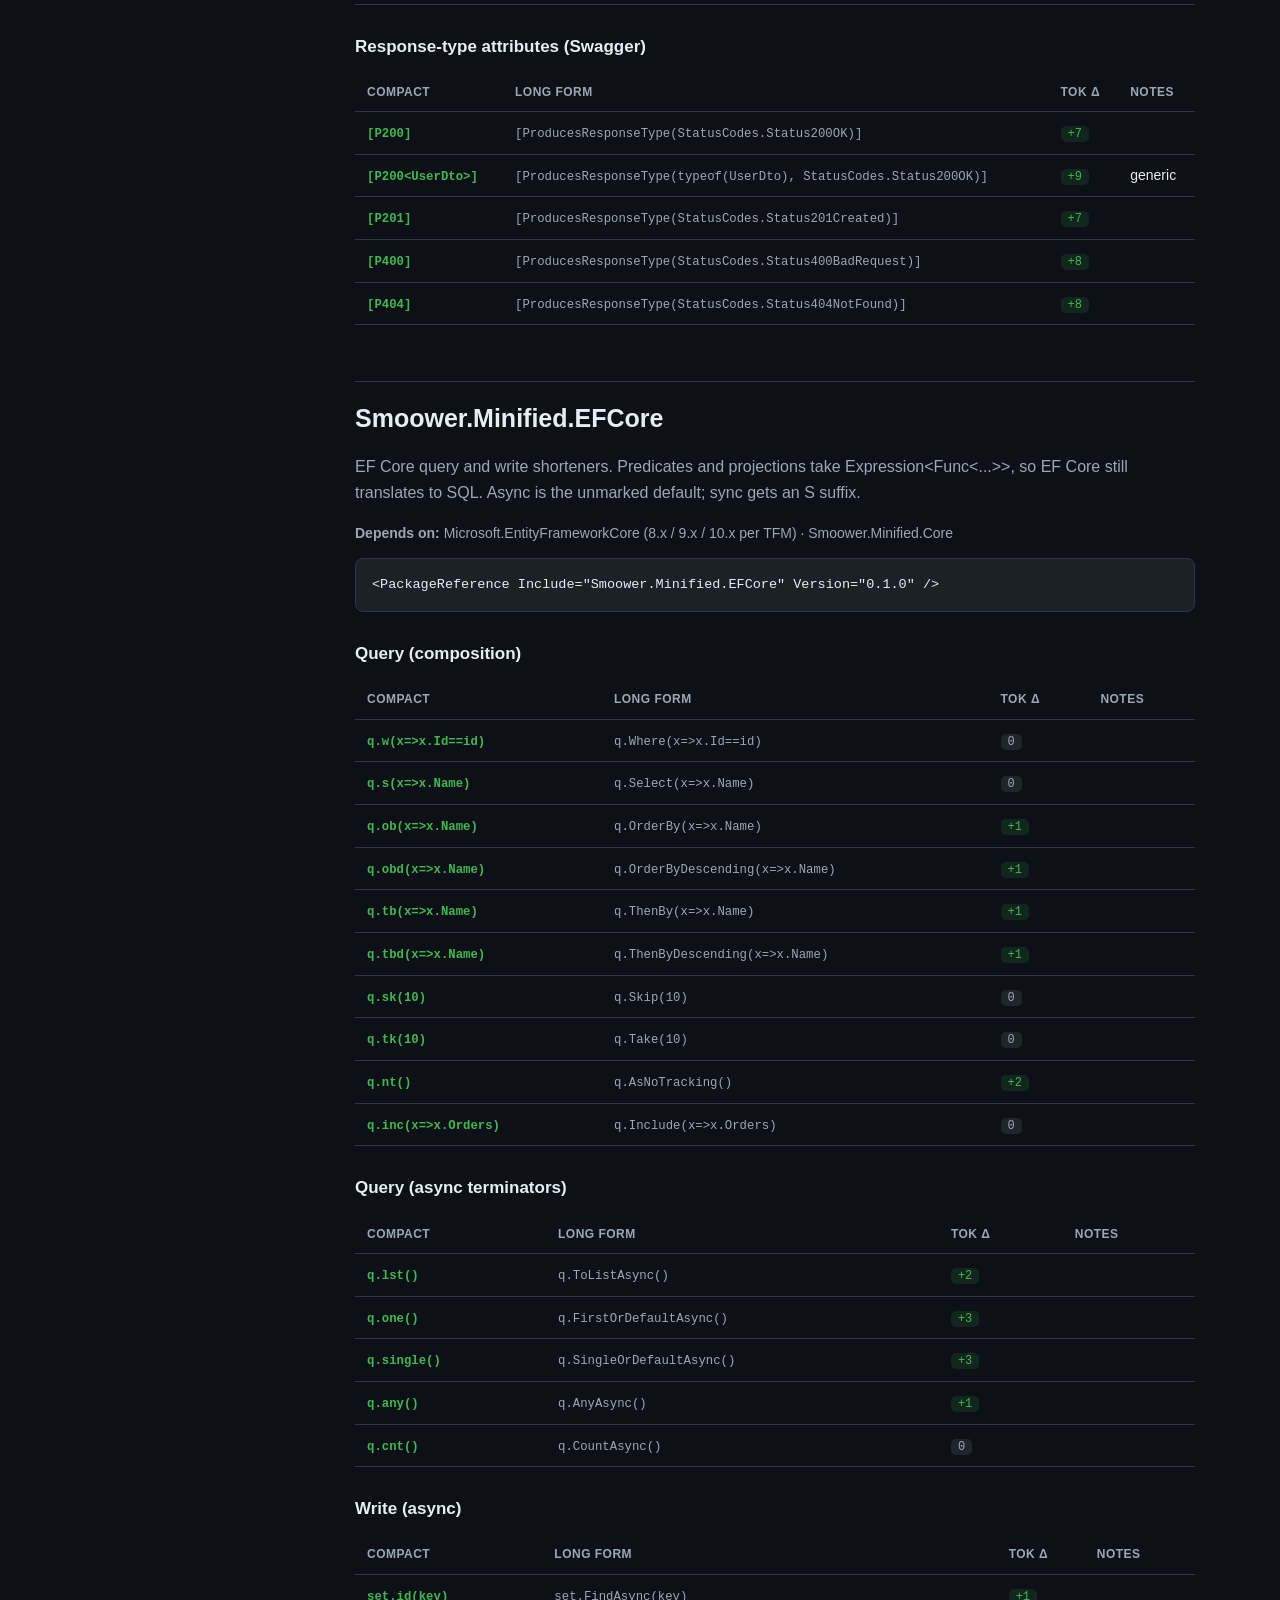
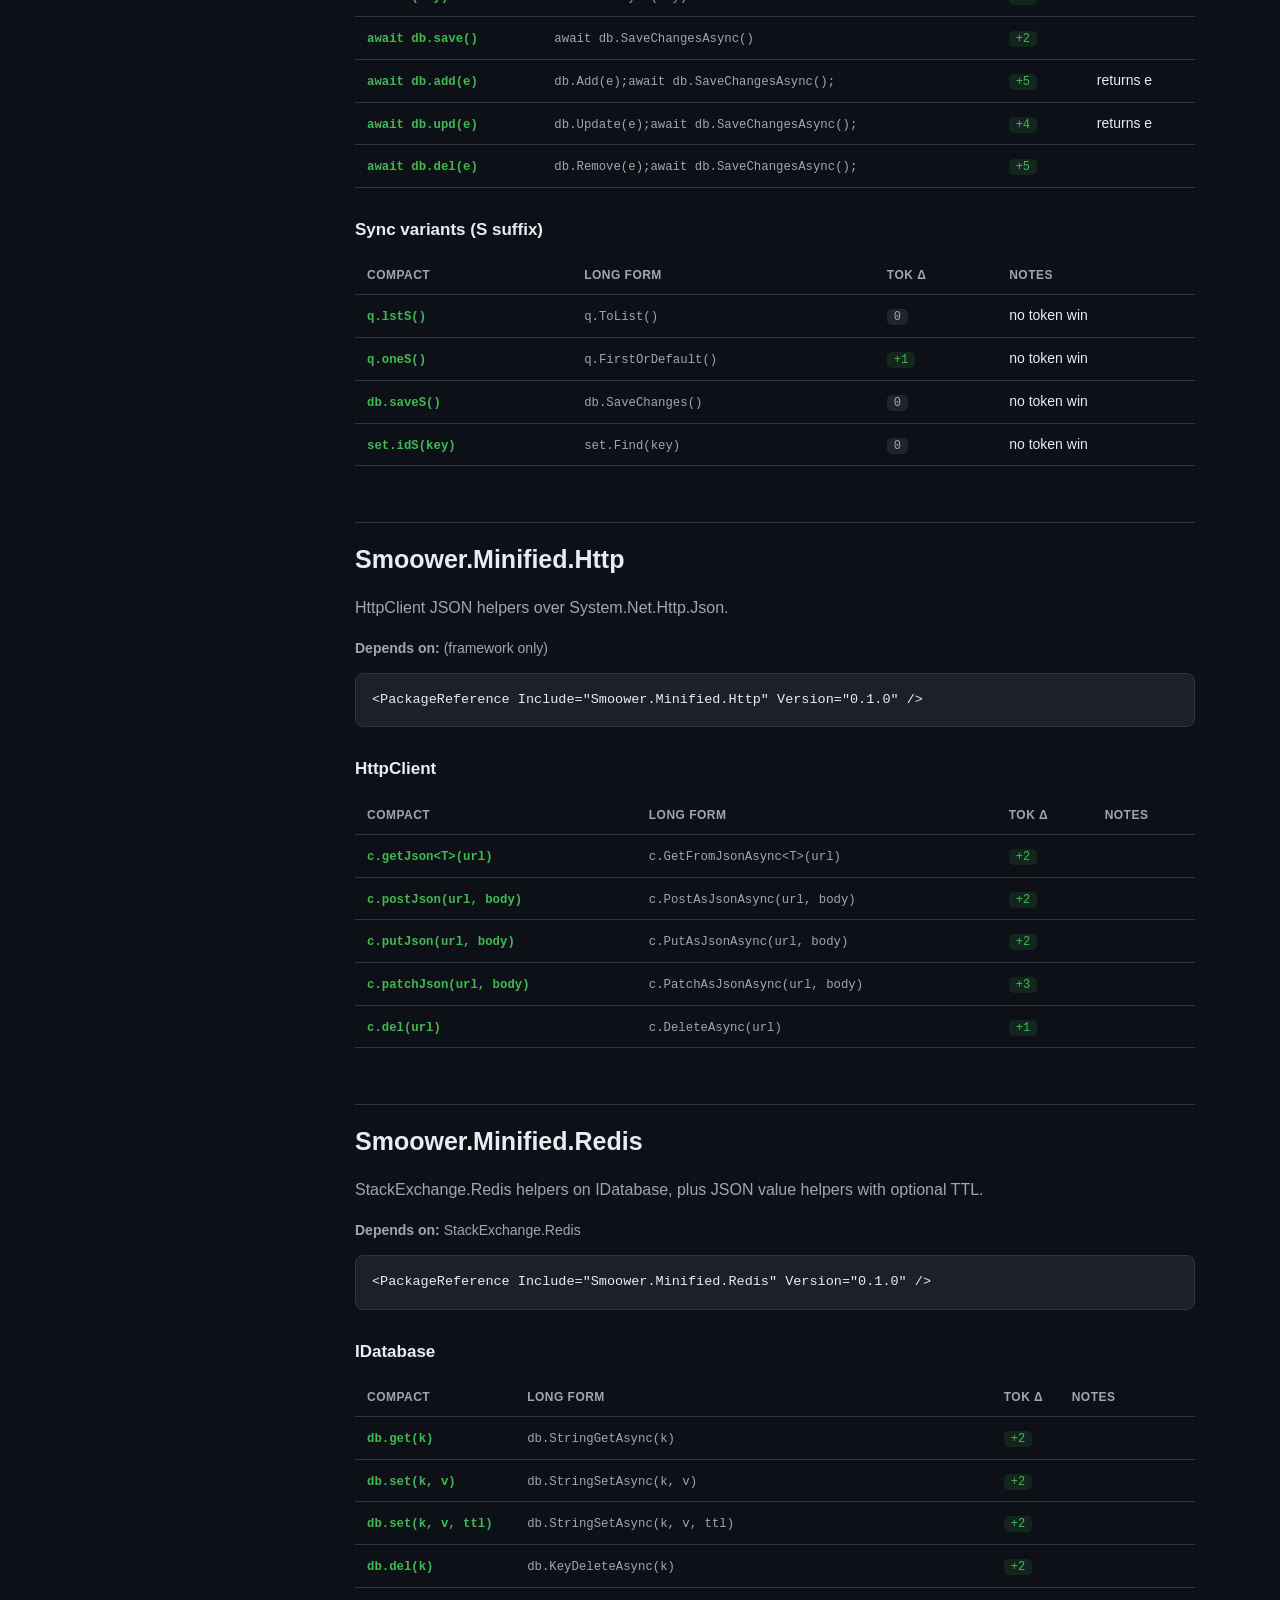
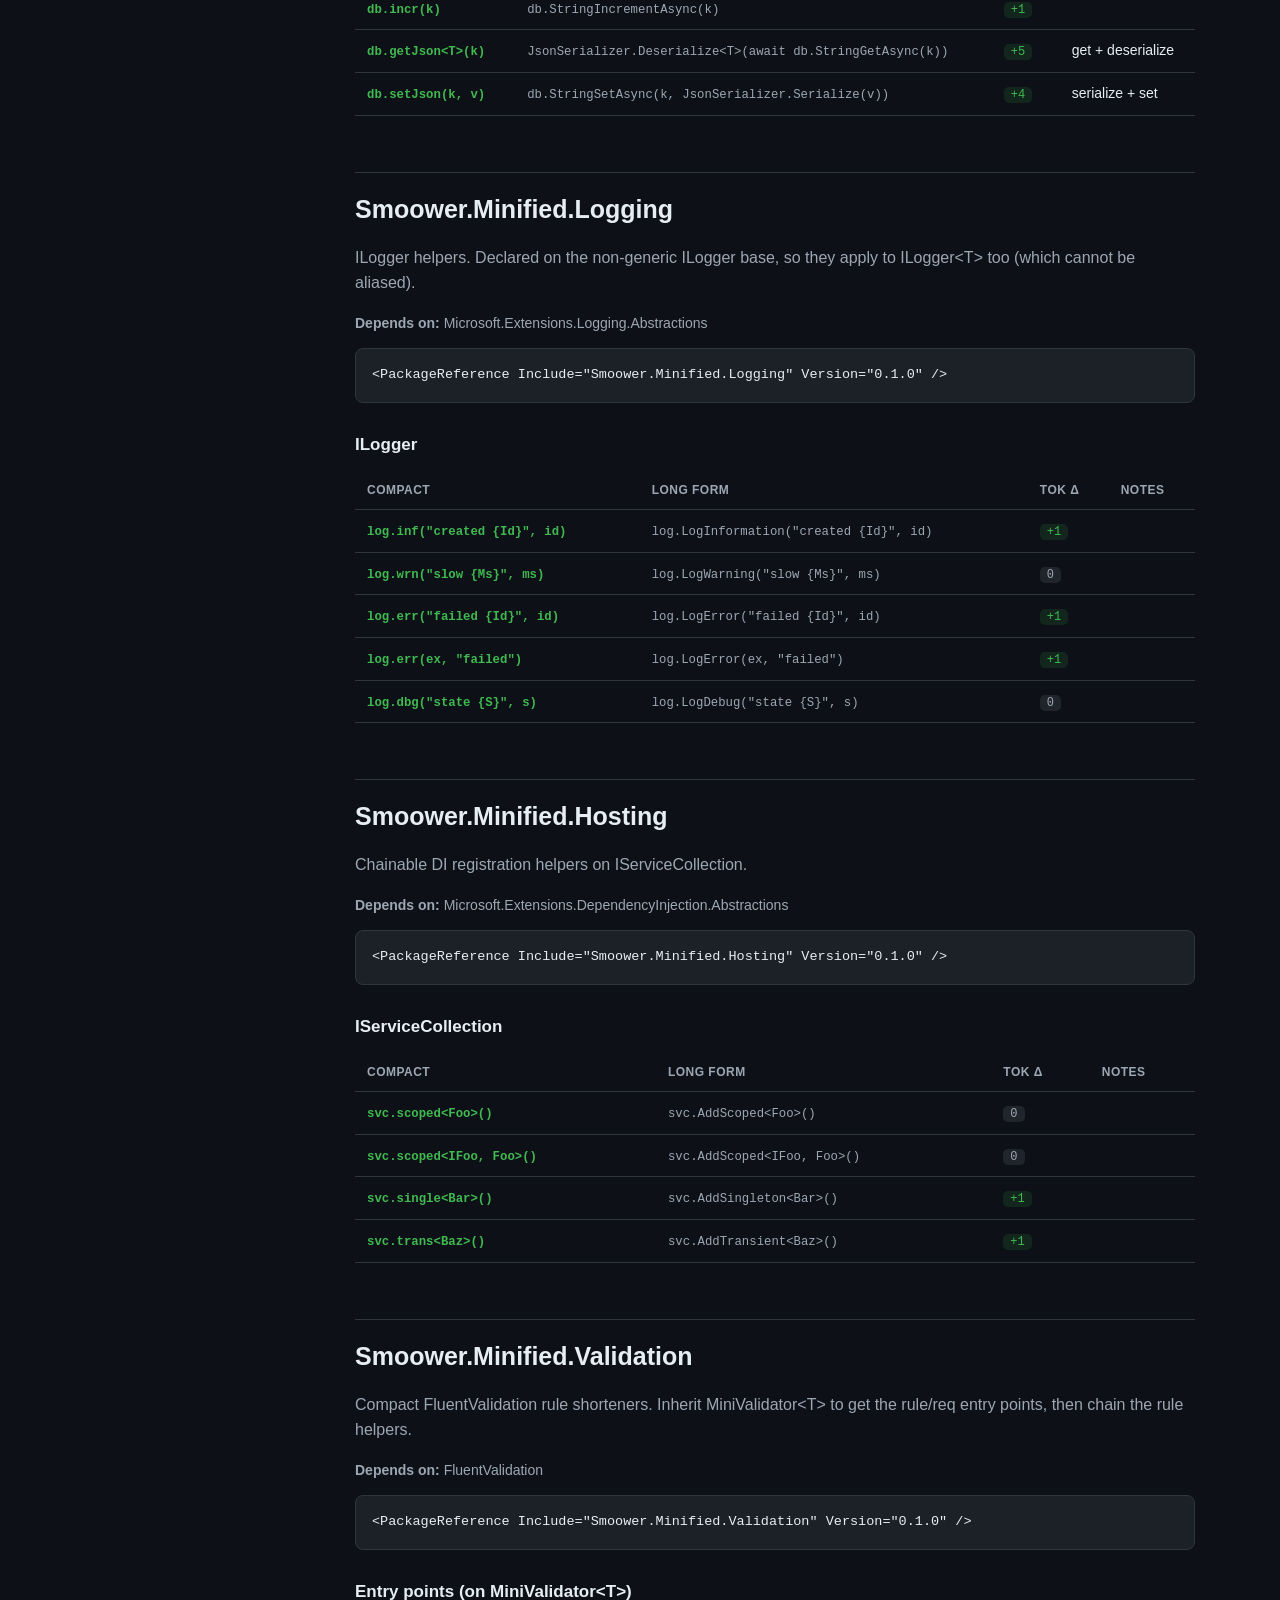
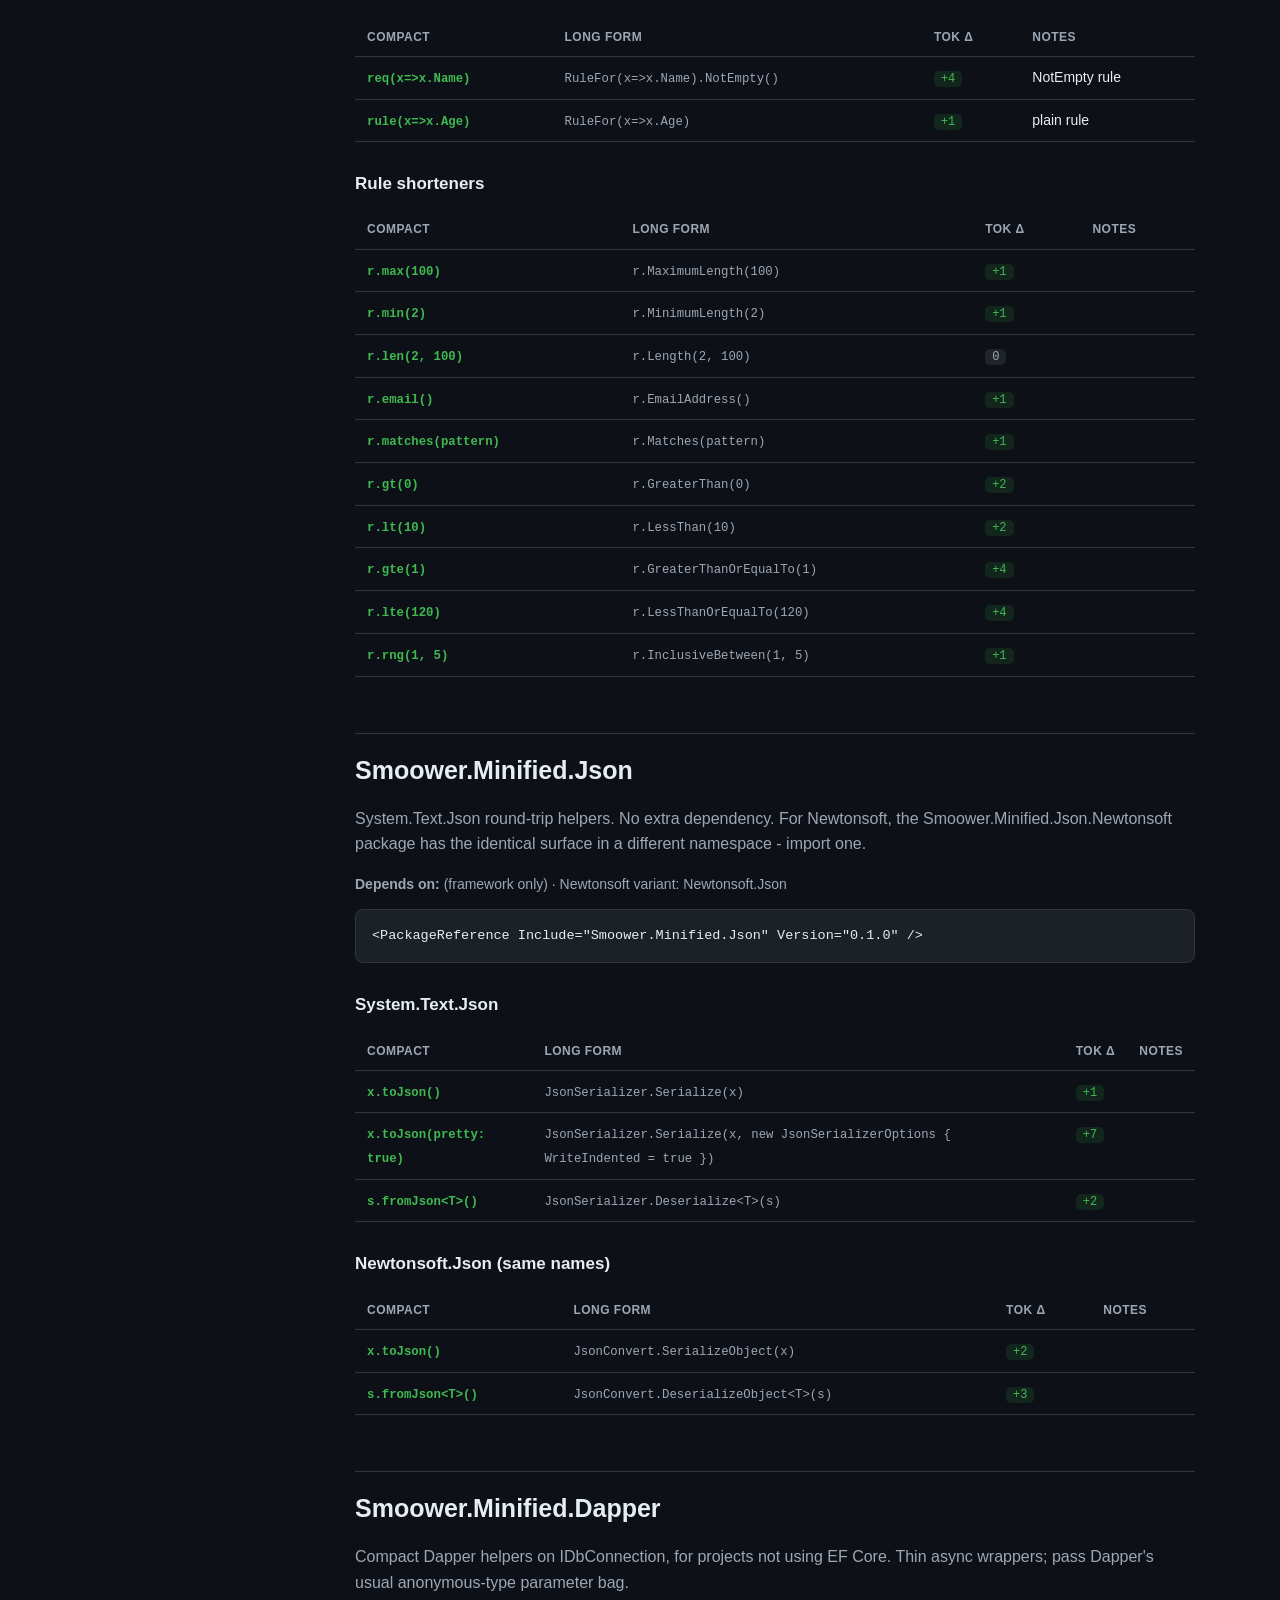
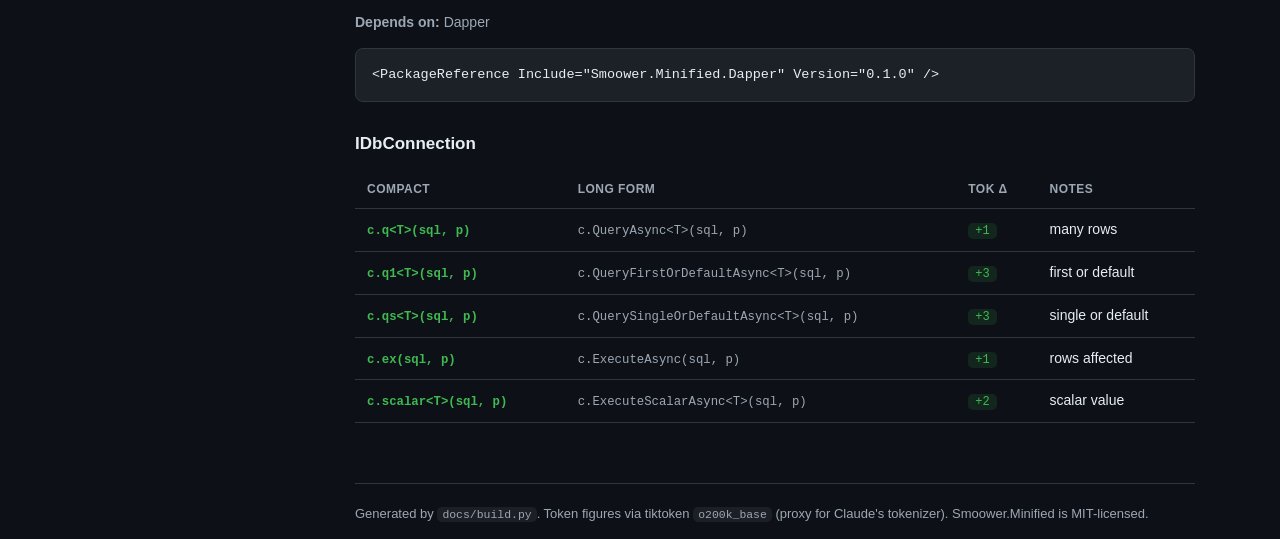
==== commit cbf5d496: "Prompt, Dapper and some examples" ====
--- a/docs/index.html
+++ b/docs/index.html
@@ -22,6 +22,7 @@
 <a href="#hosting"><code>Hosting</code></a>
 <a href="#validation"><code>Validation</code></a>
 <a href="#json"><code>Json</code></a>
+<a href="#dapper"><code>Dapper</code></a>
 <a class="group" href="economics.html">Does it pay off?</a>
   </nav>
 </aside>
@@ -248,6 +249,20 @@
 <tr><td class="short"><code>s.fromJson&lt;T&gt;()</code></td><td class="long"><code>JsonConvert.DeserializeObject&lt;T&gt;(s)</code></td><td><span class="delta pos">+3</span></td><td></td></tr>
 </tbody></table>
 </section>
+<section id="dapper">
+<h2>Smoower.Minified.Dapper</h2>
+<p class="lead">Compact Dapper helpers on IDbConnection, for projects not using EF Core. Thin async wrappers; pass Dapper&#x27;s usual anonymous-type parameter bag.</p>
+<p class="deps"><strong>Depends on:</strong> Dapper</p>
+<pre>&lt;PackageReference Include="Smoower.Minified.Dapper" Version="0.1.0" /&gt;</pre>
+<h3>IDbConnection</h3>
+<table><thead><tr><th>Compact</th><th>Long form</th><th>tok&nbsp;&Delta;</th><th>Notes</th></tr></thead><tbody>
+<tr><td class="short"><code>c.q&lt;T&gt;(sql, p)</code></td><td class="long"><code>c.QueryAsync&lt;T&gt;(sql, p)</code></td><td><span class="delta pos">+1</span></td><td>many rows</td></tr>
+<tr><td class="short"><code>c.q1&lt;T&gt;(sql, p)</code></td><td class="long"><code>c.QueryFirstOrDefaultAsync&lt;T&gt;(sql, p)</code></td><td><span class="delta pos">+3</span></td><td>first or default</td></tr>
+<tr><td class="short"><code>c.qs&lt;T&gt;(sql, p)</code></td><td class="long"><code>c.QuerySingleOrDefaultAsync&lt;T&gt;(sql, p)</code></td><td><span class="delta pos">+3</span></td><td>single or default</td></tr>
+<tr><td class="short"><code>c.ex(sql, p)</code></td><td class="long"><code>c.ExecuteAsync(sql, p)</code></td><td><span class="delta pos">+1</span></td><td>rows affected</td></tr>
+<tr><td class="short"><code>c.scalar&lt;T&gt;(sql, p)</code></td><td class="long"><code>c.ExecuteScalarAsync&lt;T&gt;(sql, p)</code></td><td><span class="delta pos">+2</span></td><td>scalar value</td></tr>
+</tbody></table>
+</section>
 <footer>
   Generated by <code>docs/build.py</code>. Token figures via tiktoken <code>o200k_base</code> (proxy for Claude's tokenizer). Smoower.Minified is MIT-licensed.
 </footer>
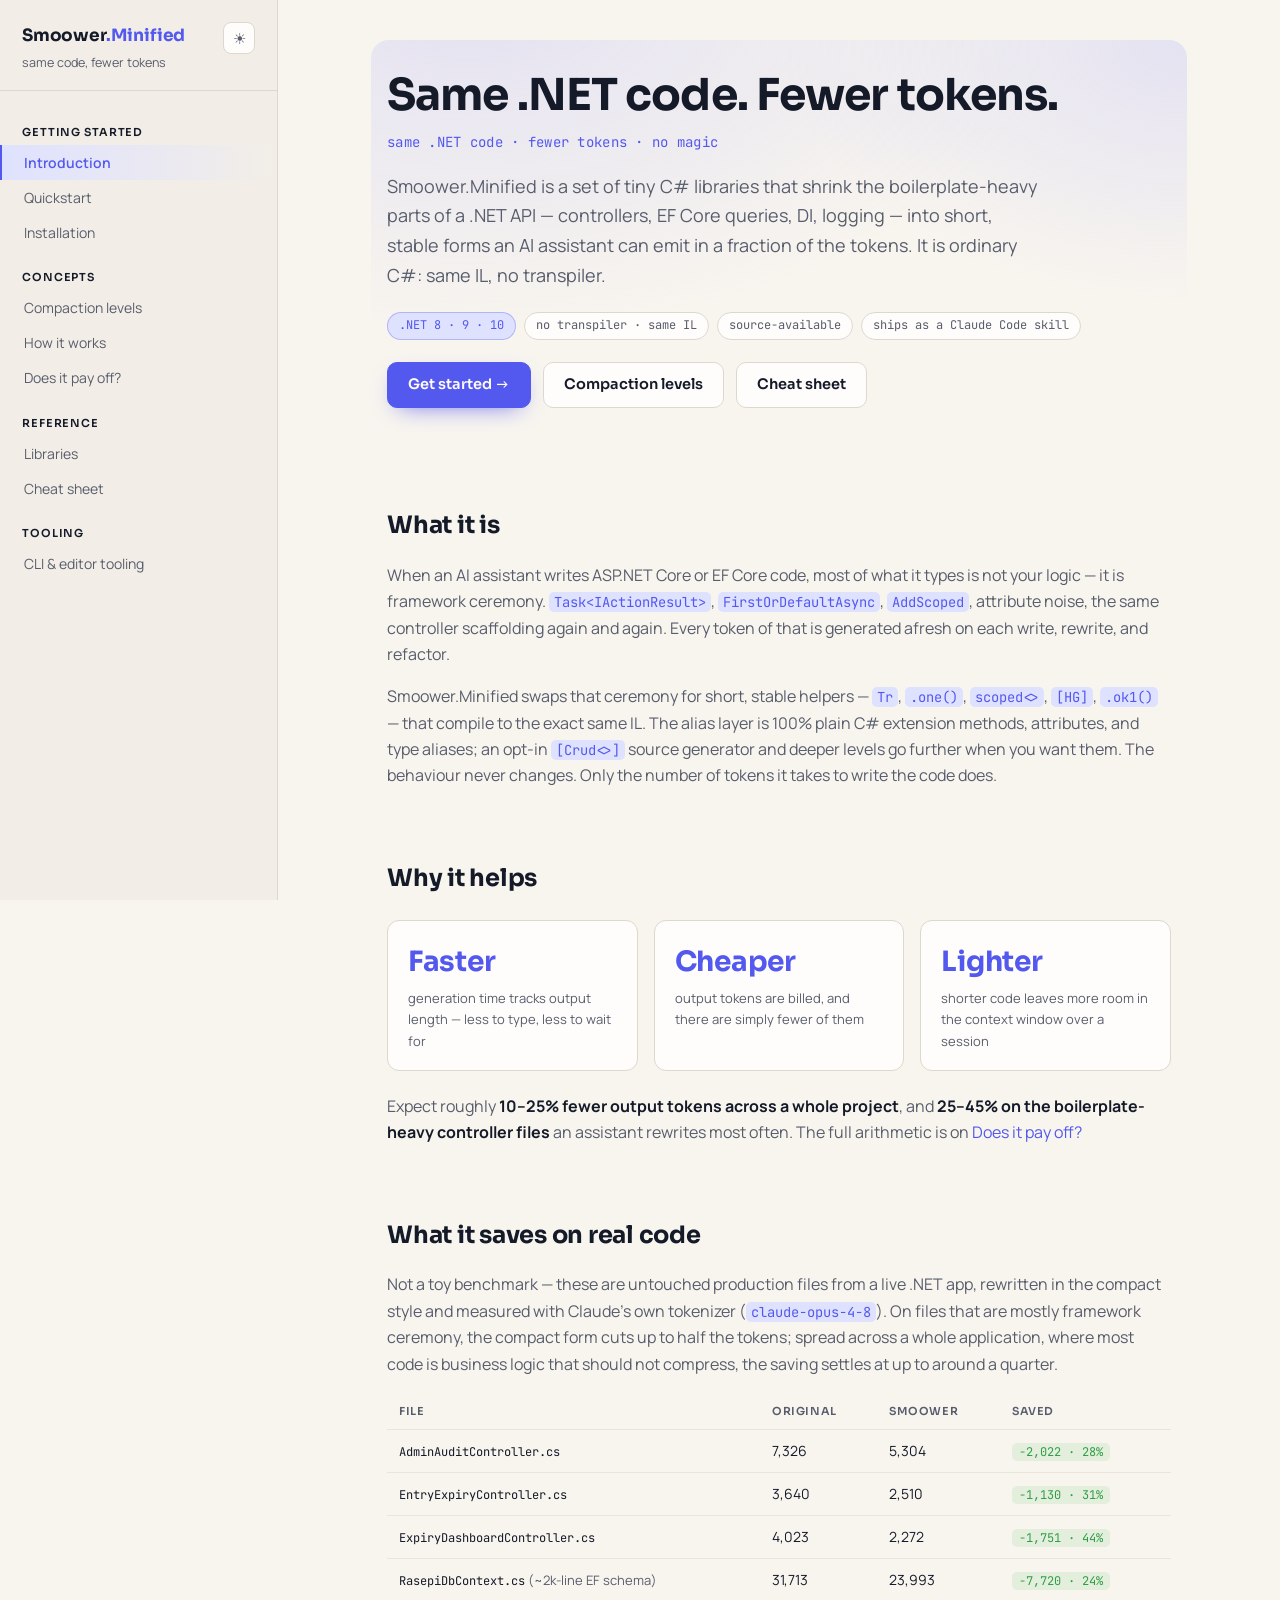
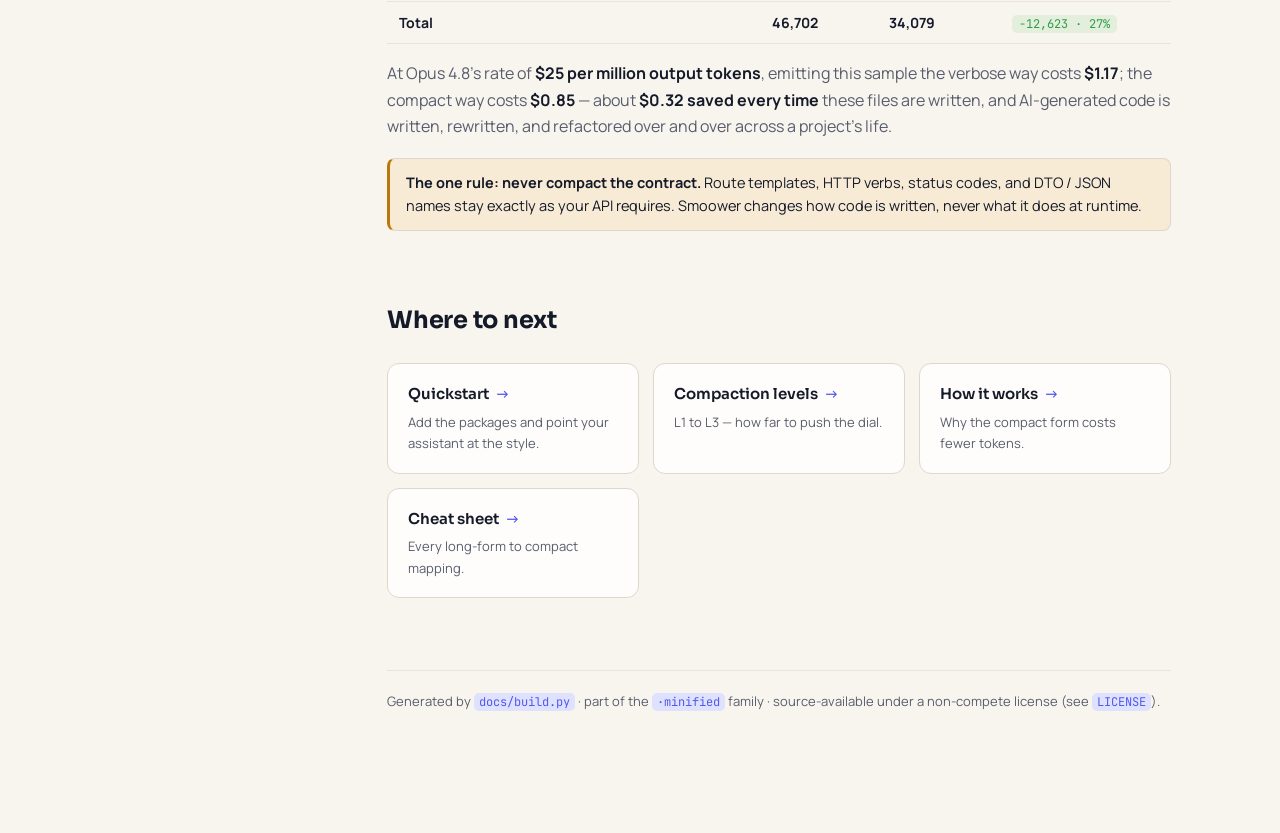
==== commit 805217e6: "deploy" ====
--- a/docs/index.html
+++ b/docs/index.html
@@ -1,270 +1,93 @@
 <!doctype html>
-<html lang="en">
+<html lang="en" data-theme="light">
 <head>
 <meta charset="utf-8">
 <meta name="viewport" content="width=device-width, initial-scale=1">
-<title>Smoower.Minified — library reference</title>
-<meta name="description" content="Per-library before/after reference for Smoower.Minified: compact ASP.NET Core / EF Core helpers that cut AI output tokens.">
+<title>Smoower.Minified</title>
+<meta name="description" content="Compact, ordinary C# that cuts the tokens an AI spends on .NET boilerplate.">
 <link rel="stylesheet" href="styles.css">
+<script>(function(){try{var t=localStorage.getItem('sm-theme');if(t)document.documentElement.setAttribute('data-theme',t);}catch(e){}})();</script>
 </head>
 <body>
 <div class="layout">
 <aside class="sidebar">
-  <div class="brand"><b>Smoower.Minified</b><span>library reference</span></div>
+  <div class="brand">
+    <a class="name" href="index.html"><b>Smoower<em>.Minified</em></b><span>same code, fewer tokens</span></a>
+    <button class="theme-toggle" type="button" aria-label="Toggle light / dark theme" onclick="(function(){var d=document.documentElement,n=d.getAttribute('data-theme')==='dark'?'light':'dark';d.setAttribute('data-theme',n);try{localStorage.setItem('sm-theme',n);}catch(e){}})()">&#9728;</button>
+  </div>
   <nav>
-<a class="group" href="#overview">Overview</a>
-<a href="#core"><code>Core</code></a>
-<a href="#aspnetcore"><code>AspNetCore</code></a>
-<a href="#efcore"><code>EFCore</code></a>
-<a href="#http"><code>Http</code></a>
-<a href="#redis"><code>Redis</code></a>
-<a href="#logging"><code>Logging</code></a>
-<a href="#hosting"><code>Hosting</code></a>
-<a href="#validation"><code>Validation</code></a>
-<a href="#json"><code>Json</code></a>
-<a href="#dapper"><code>Dapper</code></a>
-<a class="group" href="economics.html">Does it pay off?</a>
+<div class="navgroup">Getting started</div>
+<a href="index.html" class="active">Introduction</a>
+<a href="quickstart.html">Quickstart</a>
+<a href="installation.html">Installation</a>
+<div class="navgroup">Concepts</div>
+<a href="compaction-levels.html">Compaction levels</a>
+<a href="how-it-works.html">How it works</a>
+<a href="economics.html">Does it pay off?</a>
+<div class="navgroup">Reference</div>
+<a href="libraries.html">Libraries</a>
+<a href="cheat-sheet.html">Cheat sheet</a>
+<div class="navgroup">Tooling</div>
+<a href="tooling.html">CLI &amp; editor tooling</a>
   </nav>
 </aside>
 <main class="content" id="top">
-<section id="overview">
-  <h1>Smoower.Minified</h1>
-  <p class="tagline">Compact, valid C# that cuts the tokens your AI spends on .NET boilerplate.</p>
-  <p class="lead">Every symbol below is an ordinary C# type or extension method — no source generator, no transpiler. The compiled IL is identical to the long form. The point is fewer <em>output tokens</em> when an LLM writes or rewrites your code: lower cost, faster generation, and less context burned over a session. Whether that actually pays off is worked out on <a href="economics.html">Does it pay off?</a></p>
+<section>
+  <div class="hero">
+    <h1>Same .NET code. Fewer tokens.</h1>
+    <p class="tagline">same .NET code &middot; fewer tokens &middot; no magic</p>
+    <p class="sub">Smoower.Minified is a set of tiny C# libraries that shrink the boilerplate-heavy parts of a .NET API &mdash; controllers, EF Core queries, DI, logging &mdash; into short, stable forms an AI assistant can emit in a fraction of the tokens. It is ordinary C#: same IL, no transpiler.</p>
+    <div class="badges">
+      <span class="badge brand">.NET 8 &middot; 9 &middot; 10</span>
+      <span class="badge">no transpiler &middot; same IL</span>
+      <span class="badge">source-available</span>
+      <span class="badge">ships as a Claude Code skill</span>
+    </div>
+    <div class="cta">
+      <a class="btn primary" href="quickstart.html">Get started &rarr;</a>
+      <a class="btn ghost" href="compaction-levels.html">Compaction levels</a>
+      <a class="btn ghost" href="cheat-sheet.html">Cheat sheet</a>
+    </div>
+  </div>
+
+  <h2>What it is</h2>
+  <p class="lead">When an AI assistant writes ASP.NET Core or EF Core code, most of what it types is not your logic &mdash; it is framework ceremony. <code>Task&lt;IActionResult&gt;</code>, <code>FirstOrDefaultAsync</code>, <code>AddScoped</code>, attribute noise, the same controller scaffolding again and again. Every token of that is generated afresh on each write, rewrite, and refactor.</p>
+  <p class="lead">Smoower.Minified swaps that ceremony for short, stable helpers &mdash; <code>Tr</code>, <code>.one()</code>, <code>scoped&lt;&gt;</code>, <code>[HG]</code>, <code>.ok1()</code> &mdash; that compile to the exact same IL. The alias layer is 100% plain C# extension methods, attributes, and type aliases; an opt-in <code>[Crud&lt;&gt;]</code> source generator and deeper levels go further when you want them. The behaviour never changes. Only the number of tokens it takes to write the code does.</p>
+
+  <h2>Why it helps</h2>
   <div class="stat">
-    <div class="box"><div class="n">413</div><div class="l">tokens — hand-written CRUD controller</div></div>
-    <div class="box"><div class="n hl">207</div><div class="l">tokens — same controller, Smoower.Minified</div></div>
-    <div class="box"><div class="n hl">~50%</div><div class="l">fewer output tokens</div></div>
+    <div class="box"><div class="n hl">Faster</div><div class="l">generation time tracks output length &mdash; less to type, less to wait for</div></div>
+    <div class="box"><div class="n hl">Cheaper</div><div class="l">output tokens are billed, and there are simply fewer of them</div></div>
+    <div class="box"><div class="n hl">Lighter</div><div class="l">shorter code leaves more room in the context window over a session</div></div>
   </div>
-  <div class="callout info">
-    <strong>How to read the <code>tok&nbsp;&Delta;</code> column.</strong> Tokens saved per use, measured with tiktoken's <code>o200k_base</code> (GPT-4o) as a proxy for Claude's tokenizer — a relative signal, not gospel. Rows showing <span class="delta zero">0</span> save no tokens (the long name was already a single token); they're kept for a shorter, consistent style, not for cost. The real wins are the long PascalCase names and the result-fusing terminators.
-  </div>
-  <div class="callout">
-    <strong>Never compact the contract.</strong> Route templates, HTTP verbs, status codes, and DTO property / JSON names must stay exactly as your API requires. This changes how code is written, never what it does at runtime.
-  </div>
-  <p class="lead">Point your AI at the style: Claude Code uses the skill in <code>.claude/skills/smoower-minified/</code>; GPT / Copilot / Cursor use <code>prompts/system-prompt.md</code>. Repo: <a href="https://github.com/DeeJayTC/dotnet-minified">github.com/DeeJayTC/dotnet-minified</a>.</p>
-</section>
-<section id="core">
-<h2>Smoower.Minified.Core</h2>
-<p class="lead">Framework-agnostic guards and the base type aliases. Zero web/EF dependency — every other package can sit on top of it.</p>
-<p class="deps"><strong>Depends on:</strong> Microsoft.Extensions.Configuration.Abstractions</p>
-<pre>&lt;PackageReference Include="Smoower.Minified.Core" Version="0.1.0" /&gt;</pre>
-<h3>Guards</h3>
-<table><thead><tr><th>Compact</th><th>Long form</th><th>tok&nbsp;&Delta;</th><th>Notes</th></tr></thead><tbody>
-<tr><td class="short"><code>s.nil()</code></td><td class="long"><code>string.IsNullOrWhiteSpace(s)</code></td><td><span class="delta pos">+5</span></td><td></td></tr>
-<tr><td class="short"><code>s.emp()</code></td><td class="long"><code>string.IsNullOrEmpty(s)</code></td><td><span class="delta pos">+4</span></td><td></td></tr>
-<tr><td class="short"><code>items.none()</code></td><td class="long"><code>!items.Any()</code></td><td><span class="delta pos">+1</span></td><td></td></tr>
-</tbody></table>
-<h3>Aliases</h3>
-<table><thead><tr><th>Compact</th><th>Long form</th><th>tok&nbsp;&Delta;</th><th>Notes</th></tr></thead><tbody>
-<tr><td class="short"><code>CT ct</code></td><td class="long"><code>CancellationToken ct</code></td><td><span class="delta pos">+1</span></td><td>alias</td></tr>
-<tr><td class="short"><code>Cfg cfg</code></td><td class="long"><code>IConfiguration cfg</code></td><td><span class="delta pos">+1</span></td><td>alias</td></tr>
-</tbody></table>
-</section>
-<section id="aspnetcore">
-<h2>Smoower.Minified.AspNetCore</h2>
-<p class="lead">Compact MVC attributes, type aliases, and the result-fusing terminators that turn a controller action into a single expression. Depends on EFCore so the terminators can run queries; keeps EFCore itself web-free.</p>
-<p class="deps"><strong>Depends on:</strong> ASP.NET Core (FrameworkReference) · Smoower.Minified.EFCore · Smoower.Minified.Core</p>
-<pre>&lt;PackageReference Include="Smoower.Minified.AspNetCore" Version="0.1.0" /&gt;</pre>
-<h3>Attributes</h3>
-<table><thead><tr><th>Compact</th><th>Long form</th><th>tok&nbsp;&Delta;</th><th>Notes</th></tr></thead><tbody>
-<tr><td class="short"><code>[API]</code></td><td class="long"><code>[ApiController]</code></td><td><span class="delta pos">+1</span></td><td></td></tr>
-<tr><td class="short"><code>[RT(&quot;api/users&quot;)]</code></td><td class="long"><code>[Route(&quot;api/users&quot;)]</code></td><td><span class="delta zero">0</span></td><td></td></tr>
-<tr><td class="short"><code>[HG(&quot;{id}&quot;)]</code></td><td class="long"><code>[HttpGet(&quot;{id}&quot;)]</code></td><td><span class="delta pos">+1</span></td><td></td></tr>
-<tr><td class="short"><code>[HPO]</code></td><td class="long"><code>[HttpPost]</code></td><td><span class="delta zero">0</span></td><td></td></tr>
-<tr><td class="short"><code>[HPU]</code></td><td class="long"><code>[HttpPut]</code></td><td><span class="delta zero">0</span></td><td></td></tr>
-<tr><td class="short"><code>[HPA]</code></td><td class="long"><code>[HttpPatch]</code></td><td><span class="delta zero">0</span></td><td></td></tr>
-<tr><td class="short"><code>[HD(&quot;{id}&quot;)]</code></td><td class="long"><code>[HttpDelete(&quot;{id}&quot;)]</code></td><td><span class="delta pos">+1</span></td><td></td></tr>
-<tr><td class="short"><code>[AUTH]</code></td><td class="long"><code>[Authorize]</code></td><td><span class="delta zero">0</span></td><td></td></tr>
-<tr><td class="short"><code>[ANON]</code></td><td class="long"><code>[AllowAnonymous]</code></td><td><span class="delta zero">0</span></td><td></td></tr>
-<tr><td class="short"><code>[FB]</code></td><td class="long"><code>[FromBody]</code></td><td><span class="delta pos">+1</span></td><td></td></tr>
-<tr><td class="short"><code>[FR]</code></td><td class="long"><code>[FromRoute]</code></td><td><span class="delta pos">+1</span></td><td></td></tr>
-<tr><td class="short"><code>[FQ]</code></td><td class="long"><code>[FromQuery]</code></td><td><span class="delta pos">+1</span></td><td></td></tr>
-<tr><td class="short"><code>[FH]</code></td><td class="long"><code>[FromHeader]</code></td><td><span class="delta pos">+1</span></td><td></td></tr>
-</tbody></table>
-<h3>Aliases</h3>
-<table><thead><tr><th>Compact</th><th>Long form</th><th>tok&nbsp;&Delta;</th><th>Notes</th></tr></thead><tbody>
-<tr><td class="short"><code>:Ctl</code></td><td class="long"><code>: ControllerBase</code></td><td><span class="delta pos">+1</span></td><td>alias</td></tr>
-<tr><td class="short"><code>Res</code></td><td class="long"><code>IActionResult</code></td><td><span class="delta pos">+2</span></td><td>alias</td></tr>
-<tr><td class="short"><code>AR</code></td><td class="long"><code>ActionResult</code></td><td><span class="delta pos">+1</span></td><td>alias (non-generic)</td></tr>
-<tr><td class="short"><code>Tr</code></td><td class="long"><code>Task&lt;IActionResult&gt;</code></td><td><span class="delta pos">+3</span></td><td>closed-generic alias</td></tr>
-</tbody></table>
-<h3>Result-fusing terminators</h3>
-<table><thead><tr><th>Compact</th><th>Long form</th><th>tok&nbsp;&Delta;</th><th>Notes</th></tr></thead><tbody>
-<tr><td class="short"><code>q.ok1()</code></td><td class="long"><code>var x=await q.FirstOrDefaultAsync();return x==null?NotFound():Ok(x);</code></td><td><span class="delta pos">+17</span></td><td>200 row / 404</td></tr>
-<tr><td class="short"><code>q.okl()</code></td><td class="long"><code>Ok(await q.ToListAsync())</code></td><td><span class="delta pos">+3</span></td><td>200 list</td></tr>
-<tr><td class="short"><code>q.okc()</code></td><td class="long"><code>Ok(await q.CountAsync())</code></td><td><span class="delta pos">+2</span></td><td>200 count</td></tr>
-<tr><td class="short"><code>set.okId(id)</code></td><td class="long"><code>var x=await set.FindAsync(id);return x==null?NotFound():Ok(x);</code></td><td><span class="delta pos">+15</span></td><td>200 row / 404</td></tr>
-<tr><td class="short"><code>db.okAdd(e)</code></td><td class="long"><code>db.Add(e);await db.SaveChangesAsync();return Ok(e);</code></td><td><span class="delta pos">+9</span></td><td>200 entity</td></tr>
-<tr><td class="short"><code>db.okNew(e)</code></td><td class="long"><code>db.Add(e);await db.SaveChangesAsync();return CreatedAtAction(nameof(Get), new{id=e.Id}, e);</code></td><td><span class="delta pos">+19</span></td><td>add+save, 201</td></tr>
-<tr><td class="short"><code>value.created()</code></td><td class="long"><code>CreatedAtAction(nameof(Get), new { id = value.Id }, value)</code></td><td><span class="delta pos">+12</span></td><td>201 with body</td></tr>
-<tr><td class="short"><code>db.delById&lt;User&gt;(id)</code></td><td class="long"><code>var x=await db.Set&lt;User&gt;().FindAsync(id);if(x==null)return NotFound();db.Remove(x);await db.SaveChangesAsync();return NoContent();</code></td><td><span class="delta pos">+26</span></td><td>204 / 404</td></tr>
-</tbody></table>
-<h3>Response-type attributes (Swagger)</h3>
-<table><thead><tr><th>Compact</th><th>Long form</th><th>tok&nbsp;&Delta;</th><th>Notes</th></tr></thead><tbody>
-<tr><td class="short"><code>[P200]</code></td><td class="long"><code>[ProducesResponseType(StatusCodes.Status200OK)]</code></td><td><span class="delta pos">+7</span></td><td></td></tr>
-<tr><td class="short"><code>[P200&lt;UserDto&gt;]</code></td><td class="long"><code>[ProducesResponseType(typeof(UserDto), StatusCodes.Status200OK)]</code></td><td><span class="delta pos">+9</span></td><td>generic</td></tr>
-<tr><td class="short"><code>[P201]</code></td><td class="long"><code>[ProducesResponseType(StatusCodes.Status201Created)]</code></td><td><span class="delta pos">+7</span></td><td></td></tr>
-<tr><td class="short"><code>[P400]</code></td><td class="long"><code>[ProducesResponseType(StatusCodes.Status400BadRequest)]</code></td><td><span class="delta pos">+8</span></td><td></td></tr>
-<tr><td class="short"><code>[P404]</code></td><td class="long"><code>[ProducesResponseType(StatusCodes.Status404NotFound)]</code></td><td><span class="delta pos">+8</span></td><td></td></tr>
-</tbody></table>
-</section>
-<section id="efcore">
-<h2>Smoower.Minified.EFCore</h2>
-<p class="lead">EF Core query and write shorteners. Predicates and projections take Expression&lt;Func&lt;...&gt;&gt;, so EF Core still translates to SQL. Async is the unmarked default; sync gets an S suffix.</p>
-<p class="deps"><strong>Depends on:</strong> Microsoft.EntityFrameworkCore (8.x / 9.x / 10.x per TFM) · Smoower.Minified.Core</p>
-<pre>&lt;PackageReference Include="Smoower.Minified.EFCore" Version="0.1.0" /&gt;</pre>
-<h3>Query (composition)</h3>
-<table><thead><tr><th>Compact</th><th>Long form</th><th>tok&nbsp;&Delta;</th><th>Notes</th></tr></thead><tbody>
-<tr><td class="short"><code>q.w(x=&gt;x.Id==id)</code></td><td class="long"><code>q.Where(x=&gt;x.Id==id)</code></td><td><span class="delta zero">0</span></td><td></td></tr>
-<tr><td class="short"><code>q.s(x=&gt;x.Name)</code></td><td class="long"><code>q.Select(x=&gt;x.Name)</code></td><td><span class="delta zero">0</span></td><td></td></tr>
-<tr><td class="short"><code>q.ob(x=&gt;x.Name)</code></td><td class="long"><code>q.OrderBy(x=&gt;x.Name)</code></td><td><span class="delta pos">+1</span></td><td></td></tr>
-<tr><td class="short"><code>q.obd(x=&gt;x.Name)</code></td><td class="long"><code>q.OrderByDescending(x=&gt;x.Name)</code></td><td><span class="delta pos">+1</span></td><td></td></tr>
-<tr><td class="short"><code>q.tb(x=&gt;x.Name)</code></td><td class="long"><code>q.ThenBy(x=&gt;x.Name)</code></td><td><span class="delta pos">+1</span></td><td></td></tr>
-<tr><td class="short"><code>q.tbd(x=&gt;x.Name)</code></td><td class="long"><code>q.ThenByDescending(x=&gt;x.Name)</code></td><td><span class="delta pos">+1</span></td><td></td></tr>
-<tr><td class="short"><code>q.sk(10)</code></td><td class="long"><code>q.Skip(10)</code></td><td><span class="delta zero">0</span></td><td></td></tr>
-<tr><td class="short"><code>q.tk(10)</code></td><td class="long"><code>q.Take(10)</code></td><td><span class="delta zero">0</span></td><td></td></tr>
-<tr><td class="short"><code>q.nt()</code></td><td class="long"><code>q.AsNoTracking()</code></td><td><span class="delta pos">+2</span></td><td></td></tr>
-<tr><td class="short"><code>q.inc(x=&gt;x.Orders)</code></td><td class="long"><code>q.Include(x=&gt;x.Orders)</code></td><td><span class="delta zero">0</span></td><td></td></tr>
-</tbody></table>
-<h3>Query (async terminators)</h3>
-<table><thead><tr><th>Compact</th><th>Long form</th><th>tok&nbsp;&Delta;</th><th>Notes</th></tr></thead><tbody>
-<tr><td class="short"><code>q.lst()</code></td><td class="long"><code>q.ToListAsync()</code></td><td><span class="delta pos">+2</span></td><td></td></tr>
-<tr><td class="short"><code>q.one()</code></td><td class="long"><code>q.FirstOrDefaultAsync()</code></td><td><span class="delta pos">+3</span></td><td></td></tr>
-<tr><td class="short"><code>q.single()</code></td><td class="long"><code>q.SingleOrDefaultAsync()</code></td><td><span class="delta pos">+3</span></td><td></td></tr>
-<tr><td class="short"><code>q.any()</code></td><td class="long"><code>q.AnyAsync()</code></td><td><span class="delta pos">+1</span></td><td></td></tr>
-<tr><td class="short"><code>q.cnt()</code></td><td class="long"><code>q.CountAsync()</code></td><td><span class="delta zero">0</span></td><td></td></tr>
-</tbody></table>
-<h3>Write (async)</h3>
-<table><thead><tr><th>Compact</th><th>Long form</th><th>tok&nbsp;&Delta;</th><th>Notes</th></tr></thead><tbody>
-<tr><td class="short"><code>set.id(key)</code></td><td class="long"><code>set.FindAsync(key)</code></td><td><span class="delta pos">+1</span></td><td></td></tr>
-<tr><td class="short"><code>await db.save()</code></td><td class="long"><code>await db.SaveChangesAsync()</code></td><td><span class="delta pos">+2</span></td><td></td></tr>
-<tr><td class="short"><code>await db.add(e)</code></td><td class="long"><code>db.Add(e);await db.SaveChangesAsync();</code></td><td><span class="delta pos">+5</span></td><td>returns e</td></tr>
-<tr><td class="short"><code>await db.upd(e)</code></td><td class="long"><code>db.Update(e);await db.SaveChangesAsync();</code></td><td><span class="delta pos">+4</span></td><td>returns e</td></tr>
-<tr><td class="short"><code>await db.del(e)</code></td><td class="long"><code>db.Remove(e);await db.SaveChangesAsync();</code></td><td><span class="delta pos">+5</span></td><td></td></tr>
-</tbody></table>
-<h3>Sync variants (S suffix)</h3>
-<table><thead><tr><th>Compact</th><th>Long form</th><th>tok&nbsp;&Delta;</th><th>Notes</th></tr></thead><tbody>
-<tr><td class="short"><code>q.lstS()</code></td><td class="long"><code>q.ToList()</code></td><td><span class="delta zero">0</span></td><td>no token win</td></tr>
-<tr><td class="short"><code>q.oneS()</code></td><td class="long"><code>q.FirstOrDefault()</code></td><td><span class="delta pos">+1</span></td><td>no token win</td></tr>
-<tr><td class="short"><code>db.saveS()</code></td><td class="long"><code>db.SaveChanges()</code></td><td><span class="delta zero">0</span></td><td>no token win</td></tr>
-<tr><td class="short"><code>set.idS(key)</code></td><td class="long"><code>set.Find(key)</code></td><td><span class="delta zero">0</span></td><td>no token win</td></tr>
-</tbody></table>
-</section>
-<section id="http">
-<h2>Smoower.Minified.Http</h2>
-<p class="lead">HttpClient JSON helpers over System.Net.Http.Json.</p>
-<p class="deps"><strong>Depends on:</strong> (framework only)</p>
-<pre>&lt;PackageReference Include="Smoower.Minified.Http" Version="0.1.0" /&gt;</pre>
-<h3>HttpClient</h3>
-<table><thead><tr><th>Compact</th><th>Long form</th><th>tok&nbsp;&Delta;</th><th>Notes</th></tr></thead><tbody>
-<tr><td class="short"><code>c.getJson&lt;T&gt;(url)</code></td><td class="long"><code>c.GetFromJsonAsync&lt;T&gt;(url)</code></td><td><span class="delta pos">+2</span></td><td></td></tr>
-<tr><td class="short"><code>c.postJson(url, body)</code></td><td class="long"><code>c.PostAsJsonAsync(url, body)</code></td><td><span class="delta pos">+2</span></td><td></td></tr>
-<tr><td class="short"><code>c.putJson(url, body)</code></td><td class="long"><code>c.PutAsJsonAsync(url, body)</code></td><td><span class="delta pos">+2</span></td><td></td></tr>
-<tr><td class="short"><code>c.patchJson(url, body)</code></td><td class="long"><code>c.PatchAsJsonAsync(url, body)</code></td><td><span class="delta pos">+3</span></td><td></td></tr>
-<tr><td class="short"><code>c.del(url)</code></td><td class="long"><code>c.DeleteAsync(url)</code></td><td><span class="delta pos">+1</span></td><td></td></tr>
-</tbody></table>
-</section>
-<section id="redis">
-<h2>Smoower.Minified.Redis</h2>
-<p class="lead">StackExchange.Redis helpers on IDatabase, plus JSON value helpers with optional TTL.</p>
-<p class="deps"><strong>Depends on:</strong> StackExchange.Redis</p>
-<pre>&lt;PackageReference Include="Smoower.Minified.Redis" Version="0.1.0" /&gt;</pre>
-<h3>IDatabase</h3>
-<table><thead><tr><th>Compact</th><th>Long form</th><th>tok&nbsp;&Delta;</th><th>Notes</th></tr></thead><tbody>
-<tr><td class="short"><code>db.get(k)</code></td><td class="long"><code>db.StringGetAsync(k)</code></td><td><span class="delta pos">+2</span></td><td></td></tr>
-<tr><td class="short"><code>db.set(k, v)</code></td><td class="long"><code>db.StringSetAsync(k, v)</code></td><td><span class="delta pos">+2</span></td><td></td></tr>
-<tr><td class="short"><code>db.set(k, v, ttl)</code></td><td class="long"><code>db.StringSetAsync(k, v, ttl)</code></td><td><span class="delta pos">+2</span></td><td></td></tr>
-<tr><td class="short"><code>db.del(k)</code></td><td class="long"><code>db.KeyDeleteAsync(k)</code></td><td><span class="delta pos">+2</span></td><td></td></tr>
-<tr><td class="short"><code>db.incr(k)</code></td><td class="long"><code>db.StringIncrementAsync(k)</code></td><td><span class="delta pos">+1</span></td><td></td></tr>
-<tr><td class="short"><code>db.getJson&lt;T&gt;(k)</code></td><td class="long"><code>JsonSerializer.Deserialize&lt;T&gt;(await db.StringGetAsync(k))</code></td><td><span class="delta pos">+5</span></td><td>get + deserialize</td></tr>
-<tr><td class="short"><code>db.setJson(k, v)</code></td><td class="long"><code>db.StringSetAsync(k, JsonSerializer.Serialize(v))</code></td><td><span class="delta pos">+4</span></td><td>serialize + set</td></tr>
-</tbody></table>
-</section>
-<section id="logging">
-<h2>Smoower.Minified.Logging</h2>
-<p class="lead">ILogger helpers. Declared on the non-generic ILogger base, so they apply to ILogger&lt;T&gt; too (which cannot be aliased).</p>
-<p class="deps"><strong>Depends on:</strong> Microsoft.Extensions.Logging.Abstractions</p>
-<pre>&lt;PackageReference Include="Smoower.Minified.Logging" Version="0.1.0" /&gt;</pre>
-<h3>ILogger</h3>
-<table><thead><tr><th>Compact</th><th>Long form</th><th>tok&nbsp;&Delta;</th><th>Notes</th></tr></thead><tbody>
-<tr><td class="short"><code>log.inf(&quot;created {Id}&quot;, id)</code></td><td class="long"><code>log.LogInformation(&quot;created {Id}&quot;, id)</code></td><td><span class="delta pos">+1</span></td><td></td></tr>
-<tr><td class="short"><code>log.wrn(&quot;slow {Ms}&quot;, ms)</code></td><td class="long"><code>log.LogWarning(&quot;slow {Ms}&quot;, ms)</code></td><td><span class="delta zero">0</span></td><td></td></tr>
-<tr><td class="short"><code>log.err(&quot;failed {Id}&quot;, id)</code></td><td class="long"><code>log.LogError(&quot;failed {Id}&quot;, id)</code></td><td><span class="delta pos">+1</span></td><td></td></tr>
-<tr><td class="short"><code>log.err(ex, &quot;failed&quot;)</code></td><td class="long"><code>log.LogError(ex, &quot;failed&quot;)</code></td><td><span class="delta pos">+1</span></td><td></td></tr>
-<tr><td class="short"><code>log.dbg(&quot;state {S}&quot;, s)</code></td><td class="long"><code>log.LogDebug(&quot;state {S}&quot;, s)</code></td><td><span class="delta zero">0</span></td><td></td></tr>
-</tbody></table>
-</section>
-<section id="hosting">
-<h2>Smoower.Minified.Hosting</h2>
-<p class="lead">Chainable DI registration helpers on IServiceCollection.</p>
-<p class="deps"><strong>Depends on:</strong> Microsoft.Extensions.DependencyInjection.Abstractions</p>
-<pre>&lt;PackageReference Include="Smoower.Minified.Hosting" Version="0.1.0" /&gt;</pre>
-<h3>IServiceCollection</h3>
-<table><thead><tr><th>Compact</th><th>Long form</th><th>tok&nbsp;&Delta;</th><th>Notes</th></tr></thead><tbody>
-<tr><td class="short"><code>svc.scoped&lt;Foo&gt;()</code></td><td class="long"><code>svc.AddScoped&lt;Foo&gt;()</code></td><td><span class="delta zero">0</span></td><td></td></tr>
-<tr><td class="short"><code>svc.scoped&lt;IFoo, Foo&gt;()</code></td><td class="long"><code>svc.AddScoped&lt;IFoo, Foo&gt;()</code></td><td><span class="delta zero">0</span></td><td></td></tr>
-<tr><td class="short"><code>svc.single&lt;Bar&gt;()</code></td><td class="long"><code>svc.AddSingleton&lt;Bar&gt;()</code></td><td><span class="delta pos">+1</span></td><td></td></tr>
-<tr><td class="short"><code>svc.trans&lt;Baz&gt;()</code></td><td class="long"><code>svc.AddTransient&lt;Baz&gt;()</code></td><td><span class="delta pos">+1</span></td><td></td></tr>
-</tbody></table>
-</section>
-<section id="validation">
-<h2>Smoower.Minified.Validation</h2>
-<p class="lead">Compact FluentValidation rule shorteners. Inherit MiniValidator&lt;T&gt; to get the rule/req entry points, then chain the rule helpers.</p>
-<p class="deps"><strong>Depends on:</strong> FluentValidation</p>
-<pre>&lt;PackageReference Include="Smoower.Minified.Validation" Version="0.1.0" /&gt;</pre>
-<h3>Entry points (on MiniValidator&lt;T&gt;)</h3>
-<table><thead><tr><th>Compact</th><th>Long form</th><th>tok&nbsp;&Delta;</th><th>Notes</th></tr></thead><tbody>
-<tr><td class="short"><code>req(x=&gt;x.Name)</code></td><td class="long"><code>RuleFor(x=&gt;x.Name).NotEmpty()</code></td><td><span class="delta pos">+4</span></td><td>NotEmpty rule</td></tr>
-<tr><td class="short"><code>rule(x=&gt;x.Age)</code></td><td class="long"><code>RuleFor(x=&gt;x.Age)</code></td><td><span class="delta pos">+1</span></td><td>plain rule</td></tr>
-</tbody></table>
-<h3>Rule shorteners</h3>
-<table><thead><tr><th>Compact</th><th>Long form</th><th>tok&nbsp;&Delta;</th><th>Notes</th></tr></thead><tbody>
-<tr><td class="short"><code>r.max(100)</code></td><td class="long"><code>r.MaximumLength(100)</code></td><td><span class="delta pos">+1</span></td><td></td></tr>
-<tr><td class="short"><code>r.min(2)</code></td><td class="long"><code>r.MinimumLength(2)</code></td><td><span class="delta pos">+1</span></td><td></td></tr>
-<tr><td class="short"><code>r.len(2, 100)</code></td><td class="long"><code>r.Length(2, 100)</code></td><td><span class="delta zero">0</span></td><td></td></tr>
-<tr><td class="short"><code>r.email()</code></td><td class="long"><code>r.EmailAddress()</code></td><td><span class="delta pos">+1</span></td><td></td></tr>
-<tr><td class="short"><code>r.matches(pattern)</code></td><td class="long"><code>r.Matches(pattern)</code></td><td><span class="delta pos">+1</span></td><td></td></tr>
-<tr><td class="short"><code>r.gt(0)</code></td><td class="long"><code>r.GreaterThan(0)</code></td><td><span class="delta pos">+2</span></td><td></td></tr>
-<tr><td class="short"><code>r.lt(10)</code></td><td class="long"><code>r.LessThan(10)</code></td><td><span class="delta pos">+2</span></td><td></td></tr>
-<tr><td class="short"><code>r.gte(1)</code></td><td class="long"><code>r.GreaterThanOrEqualTo(1)</code></td><td><span class="delta pos">+4</span></td><td></td></tr>
-<tr><td class="short"><code>r.lte(120)</code></td><td class="long"><code>r.LessThanOrEqualTo(120)</code></td><td><span class="delta pos">+4</span></td><td></td></tr>
-<tr><td class="short"><code>r.rng(1, 5)</code></td><td class="long"><code>r.InclusiveBetween(1, 5)</code></td><td><span class="delta pos">+1</span></td><td></td></tr>
-</tbody></table>
-</section>
-<section id="json">
-<h2>Smoower.Minified.Json</h2>
-<p class="lead">System.Text.Json round-trip helpers. No extra dependency. For Newtonsoft, the Smoower.Minified.Json.Newtonsoft package has the identical surface in a different namespace - import one.</p>
-<p class="deps"><strong>Depends on:</strong> (framework only) · Newtonsoft variant: Newtonsoft.Json</p>
-<pre>&lt;PackageReference Include="Smoower.Minified.Json" Version="0.1.0" /&gt;</pre>
-<h3>System.Text.Json</h3>
-<table><thead><tr><th>Compact</th><th>Long form</th><th>tok&nbsp;&Delta;</th><th>Notes</th></tr></thead><tbody>
-<tr><td class="short"><code>x.toJson()</code></td><td class="long"><code>JsonSerializer.Serialize(x)</code></td><td><span class="delta pos">+1</span></td><td></td></tr>
-<tr><td class="short"><code>x.toJson(pretty: true)</code></td><td class="long"><code>JsonSerializer.Serialize(x, new JsonSerializerOptions { WriteIndented = true })</code></td><td><span class="delta pos">+7</span></td><td></td></tr>
-<tr><td class="short"><code>s.fromJson&lt;T&gt;()</code></td><td class="long"><code>JsonSerializer.Deserialize&lt;T&gt;(s)</code></td><td><span class="delta pos">+2</span></td><td></td></tr>
-</tbody></table>
-<h3>Newtonsoft.Json (same names)</h3>
-<table><thead><tr><th>Compact</th><th>Long form</th><th>tok&nbsp;&Delta;</th><th>Notes</th></tr></thead><tbody>
-<tr><td class="short"><code>x.toJson()</code></td><td class="long"><code>JsonConvert.SerializeObject(x)</code></td><td><span class="delta pos">+2</span></td><td></td></tr>
-<tr><td class="short"><code>s.fromJson&lt;T&gt;()</code></td><td class="long"><code>JsonConvert.DeserializeObject&lt;T&gt;(s)</code></td><td><span class="delta pos">+3</span></td><td></td></tr>
-</tbody></table>
-</section>
-<section id="dapper">
-<h2>Smoower.Minified.Dapper</h2>
-<p class="lead">Compact Dapper helpers on IDbConnection, for projects not using EF Core. Thin async wrappers; pass Dapper&#x27;s usual anonymous-type parameter bag.</p>
-<p class="deps"><strong>Depends on:</strong> Dapper</p>
-<pre>&lt;PackageReference Include="Smoower.Minified.Dapper" Version="0.1.0" /&gt;</pre>
-<h3>IDbConnection</h3>
-<table><thead><tr><th>Compact</th><th>Long form</th><th>tok&nbsp;&Delta;</th><th>Notes</th></tr></thead><tbody>
-<tr><td class="short"><code>c.q&lt;T&gt;(sql, p)</code></td><td class="long"><code>c.QueryAsync&lt;T&gt;(sql, p)</code></td><td><span class="delta pos">+1</span></td><td>many rows</td></tr>
-<tr><td class="short"><code>c.q1&lt;T&gt;(sql, p)</code></td><td class="long"><code>c.QueryFirstOrDefaultAsync&lt;T&gt;(sql, p)</code></td><td><span class="delta pos">+3</span></td><td>first or default</td></tr>
-<tr><td class="short"><code>c.qs&lt;T&gt;(sql, p)</code></td><td class="long"><code>c.QuerySingleOrDefaultAsync&lt;T&gt;(sql, p)</code></td><td><span class="delta pos">+3</span></td><td>single or default</td></tr>
-<tr><td class="short"><code>c.ex(sql, p)</code></td><td class="long"><code>c.ExecuteAsync(sql, p)</code></td><td><span class="delta pos">+1</span></td><td>rows affected</td></tr>
-<tr><td class="short"><code>c.scalar&lt;T&gt;(sql, p)</code></td><td class="long"><code>c.ExecuteScalarAsync&lt;T&gt;(sql, p)</code></td><td><span class="delta pos">+2</span></td><td>scalar value</td></tr>
-</tbody></table>
+  <p class="lead">Expect roughly <strong>10&ndash;25% fewer output tokens across a whole project</strong>, and <strong>25&ndash;45% on the boilerplate-heavy controller files</strong> an assistant rewrites most often. The full arithmetic is on <a href="economics.html">Does it pay off?</a></p>
+
+  <h2>What it saves on real code</h2>
+  <p class="lead">Not a toy benchmark &mdash; these are untouched production files from a live .NET app, rewritten in the compact style and measured with Claude&rsquo;s own tokenizer (<code>claude-opus-4-8</code>). On files that are mostly framework ceremony, the compact form cuts up to half the tokens; spread across a whole application, where most code is business logic that should not compress, the saving settles at up to around a quarter.</p>
+  <table>
+  <thead><tr><th>File</th><th>Original</th><th>Smoower</th><th>Saved</th></tr></thead>
+  <tbody>
+    <tr><td><code>AdminAuditController.cs</code></td><td>7,326</td><td>5,304</td><td><span class="delta pos">&minus;2,022 &middot; 28%</span></td></tr>
+    <tr><td><code>EntryExpiryController.cs</code></td><td>3,640</td><td>2,510</td><td><span class="delta pos">&minus;1,130 &middot; 31%</span></td></tr>
+    <tr><td><code>ExpiryDashboardController.cs</code></td><td>4,023</td><td>2,272</td><td><span class="delta pos">&minus;1,751 &middot; 44%</span></td></tr>
+    <tr><td><code>RasepiDbContext.cs</code> <span class="deps">(~2k-line EF schema)</span></td><td>31,713</td><td>23,993</td><td><span class="delta pos">&minus;7,720 &middot; 24%</span></td></tr>
+    <tr><td><strong>Total</strong></td><td><strong>46,702</strong></td><td><strong>34,079</strong></td><td><span class="delta pos">&minus;12,623 &middot; 27%</span></td></tr>
+  </tbody>
+  </table>
+  <p class="lead">At Opus 4.8&rsquo;s rate of <strong>$25 per million output tokens</strong>, emitting this sample the verbose way costs <strong>$1.17</strong>; the compact way costs <strong>$0.85</strong> &mdash; about <strong>$0.32 saved every time</strong> these files are written, and AI-generated code is written, rewritten, and refactored over and over across a project&rsquo;s life.</p>
+
+  <div class="callout"><strong>The one rule: never compact the contract.</strong> Route templates, HTTP verbs, status codes, and DTO / JSON names stay exactly as your API requires. Smoower changes how code is written, never what it does at runtime.</div>
+
+  <h2>Where to next</h2>
+<div class="cards">
+<a class="card" href="quickstart.html"><div class="t">Quickstart <span class="arr">&rarr;</span></div><div class="d">Add the packages and point your assistant at the style.</div></a>
+<a class="card" href="compaction-levels.html"><div class="t">Compaction levels <span class="arr">&rarr;</span></div><div class="d">L1 to L3 — how far to push the dial.</div></a>
+<a class="card" href="how-it-works.html"><div class="t">How it works <span class="arr">&rarr;</span></div><div class="d">Why the compact form costs fewer tokens.</div></a>
+<a class="card" href="cheat-sheet.html"><div class="t">Cheat sheet <span class="arr">&rarr;</span></div><div class="d">Every long-form to compact mapping.</div></a>
+</div>
 </section>
 <footer>
-  Generated by <code>docs/build.py</code>. Token figures via tiktoken <code>o200k_base</code> (proxy for Claude's tokenizer). Smoower.Minified is MIT-licensed.
+  Generated by <code>docs/build.py</code> &middot; part of the <code>&middot;minified</code> family &middot; source-available under a non-compete license (see <code>LICENSE</code>).
 </footer>
 </main>
 </div>
--- a/docs/styles.css
+++ b/docs/styles.css
@@ -1,22 +1,55 @@
+/* Smoower.Minified docs — smoower.com brand (Sora / Manrope, cream + navy, periwinkle) */
+@import url("https://fonts.googleapis.com/css2?family=Sora:wght@500;600;700;800&family=Manrope:wght@400;500;600;700&family=JetBrains+Mono:wght@400;500;600&display=swap");
+
 :root {
-  --bg: #0d1117;
-  --bg-elev: #161b22;
-  --bg-code: #1c2128;
-  --border: #30363d;
-  --text: #e6edf3;
-  --text-dim: #9da7b3;
-  --accent: #58a6ff;
-  --accent-soft: #1f6feb33;
-  --green: #3fb950;
-  --green-soft: #2ea04326;
-  --amber: #d29922;
-  --amber-soft: #bb800926;
-  --mono: ui-monospace, "Cascadia Code", "SF Mono", "Consolas", monospace;
-  --sans: -apple-system, BlinkMacSystemFont, "Segoe UI", Roboto, Helvetica, Arial, sans-serif;
+  --bg: #f8f5ef;
+  --bg-elev: #fefdfb;
+  --bg-code: #f2eee7;
+  --sidebar: #f2eee7;
+  --border: #ddd7cd;
+  --border-soft: #e9e4dc;
+  --text: #151a29;
+  --text-dim: #585d6c;
+  --primary: #5358ee;
+  --primary-glow: #9397ff;
+  --primary-fg: #fefbf8;
+  --accent-soft: #dfe2ff;
+  --accent-line: #5358ee55;
+  --green: #2f9e46;
+  --green-soft: #54b85b1f;
+  --teal: #00a3aa;
+  --amber: #b9790a;
+  --amber-soft: #ed990e1c;
+  --hero-glow: #9397ff33;
+  --mono: "JetBrains Mono", ui-monospace, "Cascadia Code", "SF Mono", "Consolas", monospace;
+  --sans: "Manrope", -apple-system, BlinkMacSystemFont, "Segoe UI", Roboto, Helvetica, Arial, sans-serif;
+  --display: "Sora", var(--sans);
+  --radius: 12px;
+}
+
+:root[data-theme="dark"] {
+  --bg: #040517;
+  --bg-elev: #0c0f27;
+  --bg-code: #0a0d22;
+  --sidebar: #080b20;
+  --border: #262c47;
+  --border-soft: #1c2138;
+  --text: #f5f1ea;
+  --text-dim: #9fa4b8;
+  --primary: #8687ff;
+  --primary-glow: #afacff;
+  --primary-fg: #030415;
+  --accent-soft: #22224f;
+  --accent-line: #8687ff66;
+  --green: #65c86b;
+  --green-soft: #65c86b1f;
+  --teal: #00bec7;
+  --amber: #fea92f;
+  --amber-soft: #fea92f1c;
+  --hero-glow: #8687ff26;
 }
 
 * { box-sizing: border-box; }
-
 html { scroll-behavior: smooth; }
 
 body {
@@ -24,130 +57,219 @@
   background: var(--bg);
   color: var(--text);
   font-family: var(--sans);
-  line-height: 1.6;
+  line-height: 1.65;
   font-size: 16px;
-}
-
-a { color: var(--accent); text-decoration: none; }
+  -webkit-font-smoothing: antialiased;
+}
+
+a { color: var(--primary); text-decoration: none; }
 a:hover { text-decoration: underline; }
 
 .layout { display: flex; min-height: 100vh; }
 
-/* Sidebar */
+/* ── Sidebar ─────────────────────────────────────────────── */
 .sidebar {
-  width: 270px;
-  flex: 0 0 270px;
-  background: var(--bg-elev);
+  width: 278px;
+  flex: 0 0 278px;
+  background: var(--sidebar);
   border-right: 1px solid var(--border);
-  padding: 24px 0;
+  padding: 22px 0 40px;
   position: sticky;
   top: 0;
   height: 100vh;
   overflow-y: auto;
 }
 .sidebar .brand {
-  padding: 0 24px 16px;
+  display: flex;
+  align-items: flex-start;
+  justify-content: space-between;
+  gap: 10px;
+  padding: 0 22px 16px;
   border-bottom: 1px solid var(--border);
-  margin-bottom: 12px;
-}
-.sidebar .brand b { font-size: 18px; }
-.sidebar .brand span { display: block; color: var(--text-dim); font-size: 13px; margin-top: 4px; }
+  margin-bottom: 14px;
+}
+.sidebar .brand a.name { color: var(--text); }
+.sidebar .brand a.name:hover { text-decoration: none; }
+.sidebar .brand b { font-family: var(--display); font-size: 17px; letter-spacing: -.01em; display: block; }
+.sidebar .brand .name b em { color: var(--primary); font-style: normal; }
+.sidebar .brand span { display: block; color: var(--text-dim); font-size: 12.5px; margin-top: 3px; }
+
+.theme-toggle {
+  flex: 0 0 auto;
+  background: var(--bg-elev);
+  border: 1px solid var(--border);
+  color: var(--text-dim);
+  border-radius: 8px;
+  width: 32px;
+  height: 32px;
+  font-size: 15px;
+  line-height: 1;
+  cursor: pointer;
+  display: inline-flex;
+  align-items: center;
+  justify-content: center;
+}
+.theme-toggle:hover { color: var(--primary); border-color: var(--accent-line); }
+
+.sidebar .navgroup { font-family: var(--display); color: var(--text); font-weight: 600; font-size: 11px; text-transform: uppercase; letter-spacing: .08em; padding: 18px 22px 4px; }
 .sidebar nav a {
   display: block;
-  padding: 7px 24px;
+  padding: 6px 22px;
   color: var(--text-dim);
   font-size: 14px;
   border-left: 2px solid transparent;
 }
-.sidebar nav a:hover { color: var(--text); text-decoration: none; background: #ffffff08; }
-.sidebar nav a.group { color: var(--text); font-weight: 600; margin-top: 14px; }
-.sidebar nav code { font-family: var(--mono); font-size: 13px; }
-
-/* Content */
-.content { flex: 1 1 auto; max-width: 920px; margin: 0 auto; padding: 48px 40px 120px; min-width: 0; }
-.content h1 { font-size: 34px; margin: 0 0 8px; }
+.sidebar nav a:hover { color: var(--text); text-decoration: none; }
+.sidebar nav a.active { color: var(--primary); font-weight: 600; border-left-color: var(--primary); background: linear-gradient(90deg, var(--accent-soft), transparent); }
+
+/* ── Content ─────────────────────────────────────────────── */
+.content { flex: 1 1 auto; max-width: 880px; margin: 0 auto; padding: 56px 48px 120px; min-width: 0; }
+.content h1 { font-family: var(--display); font-size: 36px; line-height: 1.15; letter-spacing: -.02em; margin: 0 0 10px; }
 .content h2 {
-  font-size: 25px;
-  margin: 56px 0 4px;
-  padding-top: 16px;
-  border-top: 1px solid var(--border);
+  font-family: var(--display);
+  font-size: 24px;
+  letter-spacing: -.01em;
+  margin: 52px 0 6px;
+  padding-top: 18px;
+  border-top: 1px solid var(--border-soft);
 }
 .content section:first-of-type h2 { border-top: none; }
-.content h3 { font-size: 17px; margin: 28px 0 8px; color: var(--text); }
-.tagline { font-size: 19px; color: var(--text-dim); margin: 0 0 8px; }
+.content h3 { font-family: var(--display); font-size: 17px; margin: 30px 0 8px; }
+.tagline { font-family: var(--mono); font-size: 14px; color: var(--primary); margin: 0 0 18px; letter-spacing: .02em; }
 .lead { color: var(--text-dim); }
-
-.pill {
-  display: inline-block;
+.content strong { color: var(--text); font-weight: 700; }
+
+/* ── Hero ────────────────────────────────────────────────── */
+.hero {
+  position: relative;
+  margin: -16px -16px 8px;
+  padding: 30px 16px 28px;
+  border-radius: 18px;
+  background:
+    radial-gradient(120% 140% at 12% -10%, var(--hero-glow), transparent 60%),
+    radial-gradient(90% 120% at 100% 0%, var(--hero-glow), transparent 55%);
+}
+.hero h1 { font-size: 44px; }
+.hero .sub { font-size: 18px; color: var(--text-dim); max-width: 60ch; margin: 14px 0 22px; }
+.badges { display: flex; flex-wrap: wrap; gap: 8px; margin: 0 0 22px; }
+.badge {
   font-family: var(--mono);
   font-size: 12px;
-  background: var(--accent-soft);
-  color: var(--accent);
-  border: 1px solid #1f6feb55;
+  background: var(--bg-elev);
+  border: 1px solid var(--border);
+  color: var(--text-dim);
   border-radius: 999px;
-  padding: 2px 10px;
-  margin: 2px 6px 2px 0;
-}
-.deps { color: var(--text-dim); font-size: 14px; }
-
+  padding: 3px 11px;
+}
+.badge.brand { background: var(--accent-soft); color: var(--primary); border-color: var(--accent-line); }
+.cta { display: flex; flex-wrap: wrap; gap: 12px; }
+.btn {
+  font-family: var(--display);
+  font-weight: 600;
+  font-size: 14.5px;
+  border-radius: 10px;
+  padding: 10px 20px;
+  border: 1px solid var(--border);
+  display: inline-flex;
+  align-items: center;
+  gap: 7px;
+}
+.btn:hover { text-decoration: none; }
+.btn.primary { background: var(--primary); color: var(--primary-fg); border-color: var(--primary); box-shadow: 0 8px 24px -12px var(--primary); }
+.btn.primary:hover { filter: brightness(1.06); }
+.btn.ghost { background: var(--bg-elev); color: var(--text); }
+.btn.ghost:hover { border-color: var(--accent-line); color: var(--primary); }
+
+/* ── Code ────────────────────────────────────────────────── */
 pre, code { font-family: var(--mono); }
 pre {
   background: var(--bg-code);
   border: 1px solid var(--border);
-  border-radius: 8px;
-  padding: 16px;
+  border-radius: var(--radius);
+  padding: 16px 18px;
   overflow-x: auto;
-  font-size: 13.5px;
-  line-height: 1.5;
+  font-size: 13px;
+  line-height: 1.6;
 }
 :not(pre) > code {
-  background: #ffffff10;
+  background: var(--accent-soft);
+  color: var(--primary);
   border-radius: 5px;
   padding: 1px 5px;
-  font-size: 0.88em;
-}
-
-/* Mapping tables */
-table { border-collapse: collapse; width: 100%; margin: 14px 0; font-size: 14px; }
-th, td { text-align: left; padding: 9px 12px; border-bottom: 1px solid var(--border); vertical-align: top; }
-th { color: var(--text-dim); font-weight: 600; font-size: 12px; text-transform: uppercase; letter-spacing: .04em; }
-tbody tr:hover { background: #ffffff06; }
-td code { background: none; padding: 0; }
+  font-size: 0.86em;
+}
+:root[data-theme="dark"] :not(pre) > code { background: #ffffff10; color: var(--primary-glow); }
+
+/* ── Tables ──────────────────────────────────────────────── */
+table { border-collapse: collapse; width: 100%; margin: 16px 0; font-size: 14px; }
+th, td { text-align: left; padding: 9px 12px; border-bottom: 1px solid var(--border-soft); vertical-align: top; }
+th { font-family: var(--display); color: var(--text-dim); font-weight: 600; font-size: 11px; text-transform: uppercase; letter-spacing: .05em; }
+tbody tr:hover { background: var(--accent-soft); }
+:root[data-theme="dark"] tbody tr:hover { background: #ffffff06; }
+td code { background: none; padding: 0; color: inherit; }
 td.short code { color: var(--green); font-weight: 600; }
 td.long code { color: var(--text-dim); }
 
-.delta {
-  font-family: var(--mono);
-  font-size: 12px;
-  border-radius: 5px;
-  padding: 1px 7px;
-  white-space: nowrap;
-}
+.delta { font-family: var(--mono); font-size: 12px; border-radius: 5px; padding: 1px 7px; white-space: nowrap; }
 .delta.pos { background: var(--green-soft); color: var(--green); }
-.delta.zero { background: #8b949e26; color: var(--text-dim); }
-
+.deps { color: var(--text-dim); font-size: 13px; }
+
+/* ── Callouts ────────────────────────────────────────────── */
 .callout {
   background: var(--amber-soft);
-  border: 1px solid #bb800955;
+  border: 1px solid var(--border);
   border-left: 3px solid var(--amber);
-  border-radius: 6px;
+  border-radius: 8px;
   padding: 12px 16px;
-  margin: 16px 0;
+  margin: 18px 0;
   font-size: 14.5px;
 }
-.callout.info { background: var(--accent-soft); border-color: #1f6feb55; border-left-color: var(--accent); }
-
-.stat { display: flex; gap: 28px; flex-wrap: wrap; margin: 20px 0; }
-.stat .box { background: var(--bg-elev); border: 1px solid var(--border); border-radius: 10px; padding: 16px 22px; }
-.stat .box .n { font-size: 30px; font-weight: 700; }
-.stat .box .n.hl { color: var(--green); }
-.stat .box .l { color: var(--text-dim); font-size: 13px; }
-
-footer { color: var(--text-dim); font-size: 13px; margin-top: 60px; border-top: 1px solid var(--border); padding-top: 20px; }
-
-@media (max-width: 800px) {
+.callout.info { background: var(--accent-soft); border-left-color: var(--primary); }
+
+/* ── Stat boxes ──────────────────────────────────────────── */
+.stat { display: flex; gap: 16px; flex-wrap: wrap; margin: 22px 0; }
+.stat .box { flex: 1 1 180px; background: var(--bg-elev); border: 1px solid var(--border); border-radius: var(--radius); padding: 18px 20px; }
+.stat .box .n { font-family: var(--display); font-size: 28px; font-weight: 700; letter-spacing: -.01em; }
+.stat .box .n.hl { color: var(--primary); }
+.stat .box .l { color: var(--text-dim); font-size: 13px; margin-top: 2px; }
+
+/* ── Cards ───────────────────────────────────────────────── */
+.cards { display: grid; grid-template-columns: repeat(auto-fit, minmax(220px, 1fr)); gap: 14px; margin: 22px 0; }
+.card {
+  display: block;
+  background: var(--bg-elev);
+  border: 1px solid var(--border);
+  border-radius: var(--radius);
+  padding: 18px 20px;
+  color: var(--text);
+}
+.card:hover { text-decoration: none; border-color: var(--accent-line); box-shadow: 0 10px 30px -18px var(--primary); transform: translateY(-1px); }
+.card .t { font-family: var(--display); font-weight: 600; font-size: 15px; display: flex; align-items: center; gap: 6px; }
+.card .t .arr { color: var(--primary); transition: transform .15s; }
+.card:hover .t .arr { transform: translateX(3px); }
+.card .d { color: var(--text-dim); font-size: 13px; margin-top: 5px; }
+
+/* ── Level ladder ────────────────────────────────────────── */
+.ladder { display: grid; gap: 12px; margin: 22px 0; }
+.level {
+  background: var(--bg-elev);
+  border: 1px solid var(--border);
+  border-left: 3px solid var(--primary);
+  border-radius: var(--radius);
+  padding: 16px 20px;
+}
+.level .tag { font-family: var(--display); font-weight: 700; font-size: 13px; color: var(--primary); letter-spacing: .02em; }
+.level h3 { margin: 4px 0 6px; }
+.level p { margin: 6px 0 0; color: var(--text-dim); font-size: 14.5px; }
+.level .meta { display: flex; flex-wrap: wrap; gap: 8px; margin-top: 12px; }
+.level .meta .badge.on { background: var(--green-soft); color: var(--green); border-color: transparent; }
+
+footer { color: var(--text-dim); font-size: 13px; margin-top: 72px; border-top: 1px solid var(--border-soft); padding-top: 20px; }
+footer code { font-size: 12px; }
+
+@media (max-width: 860px) {
   .layout { flex-direction: column; }
   .sidebar { width: 100%; flex: none; height: auto; position: static; border-right: none; border-bottom: 1px solid var(--border); }
-  .sidebar { height: auto; }
-  .content { padding: 28px 20px 80px; }
-}
+  .content { padding: 32px 22px 80px; }
+  .hero h1 { font-size: 34px; }
+}
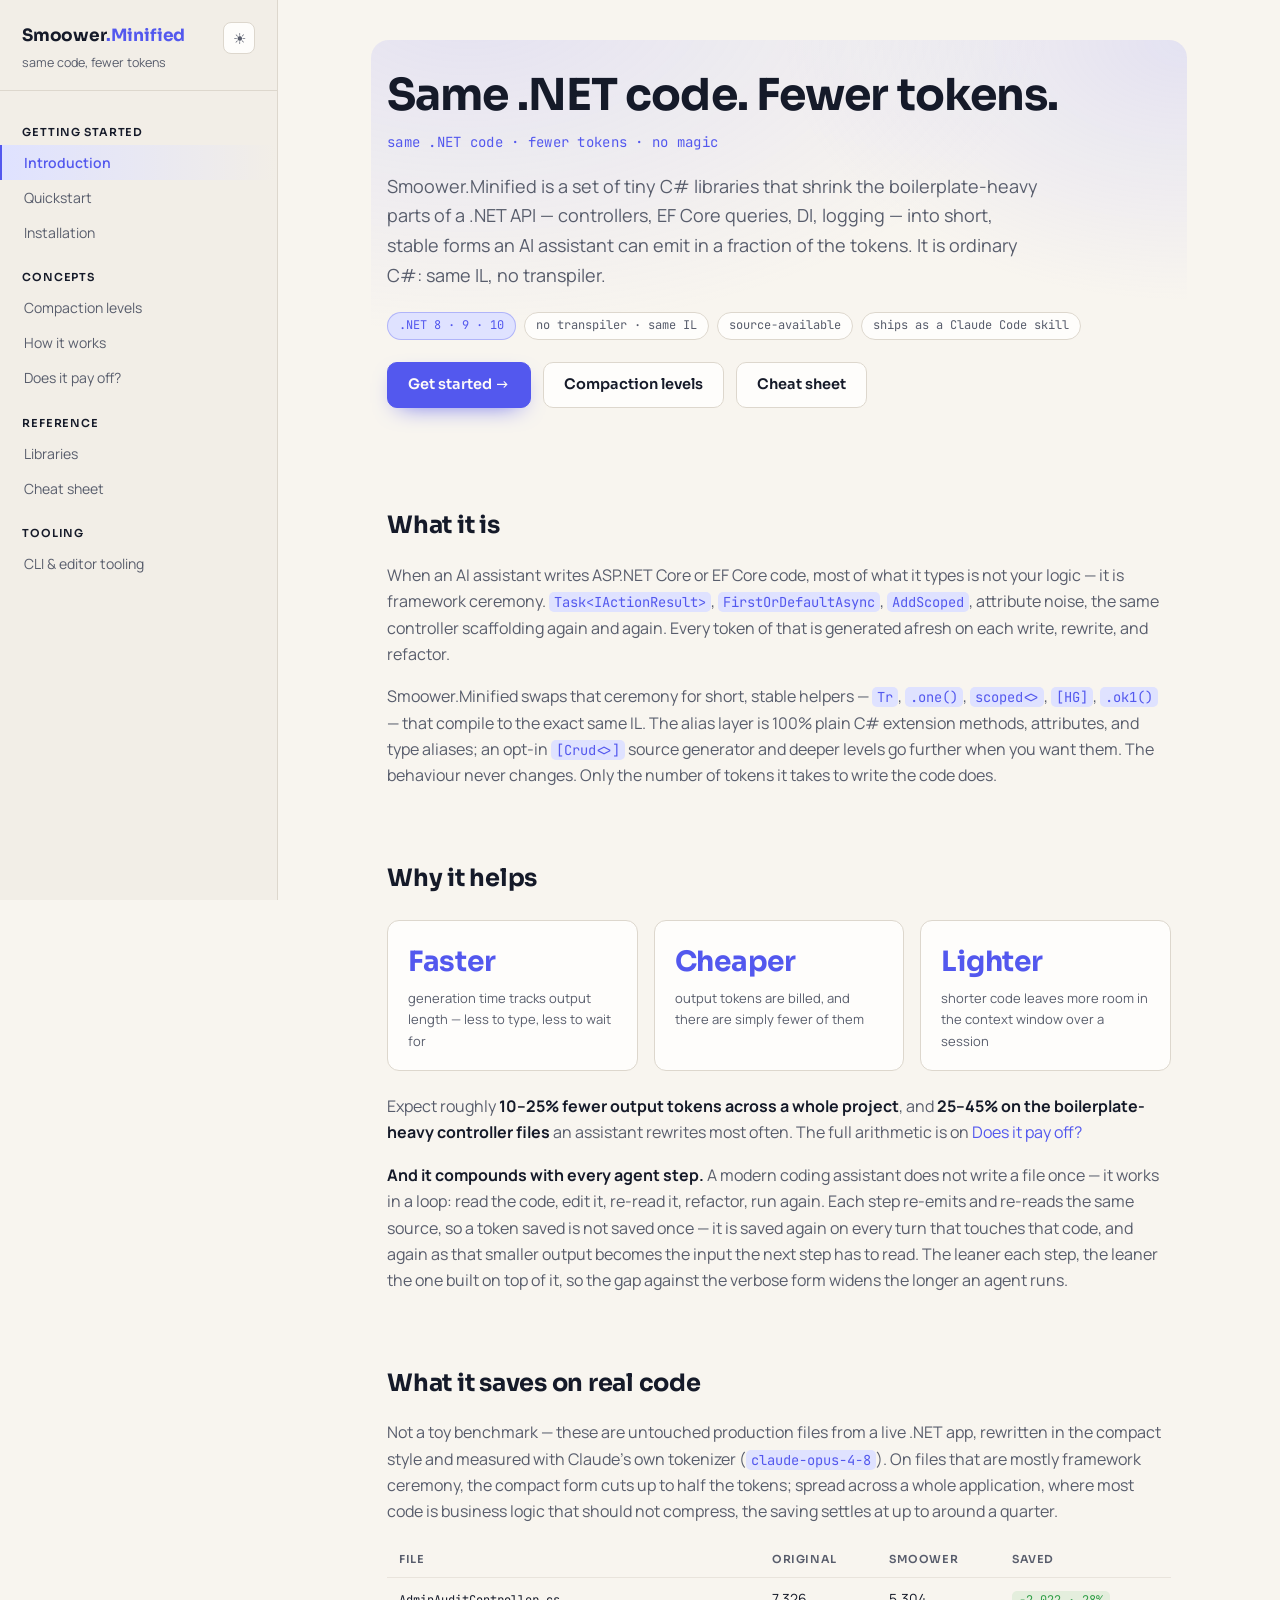
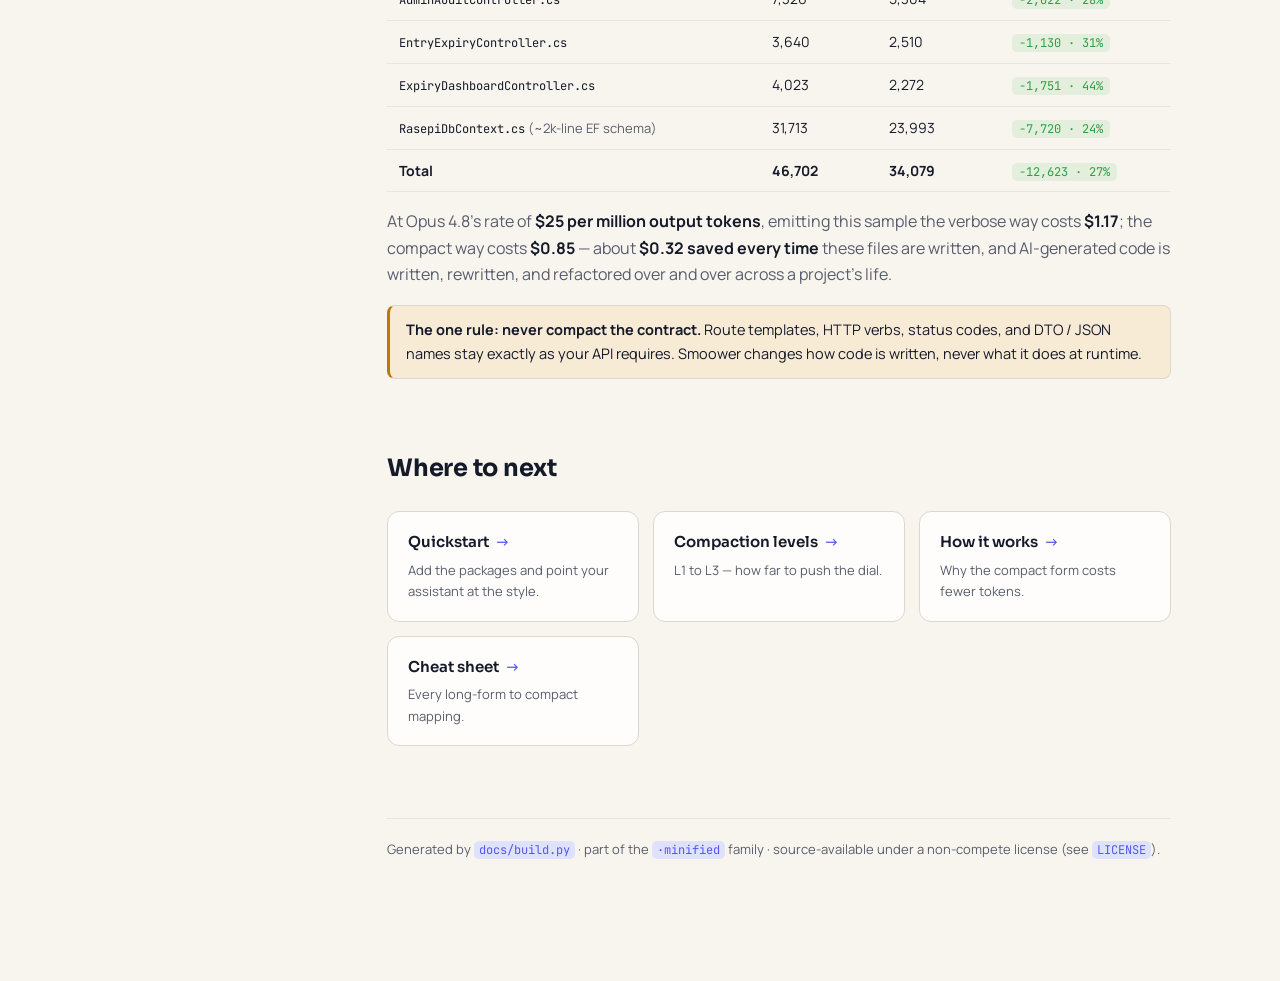
==== commit f3389012: "deploy" ====
--- a/docs/index.html
+++ b/docs/index.html
@@ -61,6 +61,7 @@
     <div class="box"><div class="n hl">Lighter</div><div class="l">shorter code leaves more room in the context window over a session</div></div>
   </div>
   <p class="lead">Expect roughly <strong>10&ndash;25% fewer output tokens across a whole project</strong>, and <strong>25&ndash;45% on the boilerplate-heavy controller files</strong> an assistant rewrites most often. The full arithmetic is on <a href="economics.html">Does it pay off?</a></p>
+  <p class="lead"><strong>And it compounds with every agent step.</strong> A modern coding assistant does not write a file once &mdash; it works in a loop: read the code, edit it, re-read it, refactor, run again. Each step re-emits and re-reads the same source, so a token saved is not saved once &mdash; it is saved again on every turn that touches that code, and again as that smaller output becomes the input the next step has to read. The leaner each step, the leaner the one built on top of it, so the gap against the verbose form widens the longer an agent runs.</p>
 
   <h2>What it saves on real code</h2>
   <p class="lead">Not a toy benchmark &mdash; these are untouched production files from a live .NET app, rewritten in the compact style and measured with Claude&rsquo;s own tokenizer (<code>claude-opus-4-8</code>). On files that are mostly framework ceremony, the compact form cuts up to half the tokens; spread across a whole application, where most code is business logic that should not compress, the saving settles at up to around a quarter.</p>
